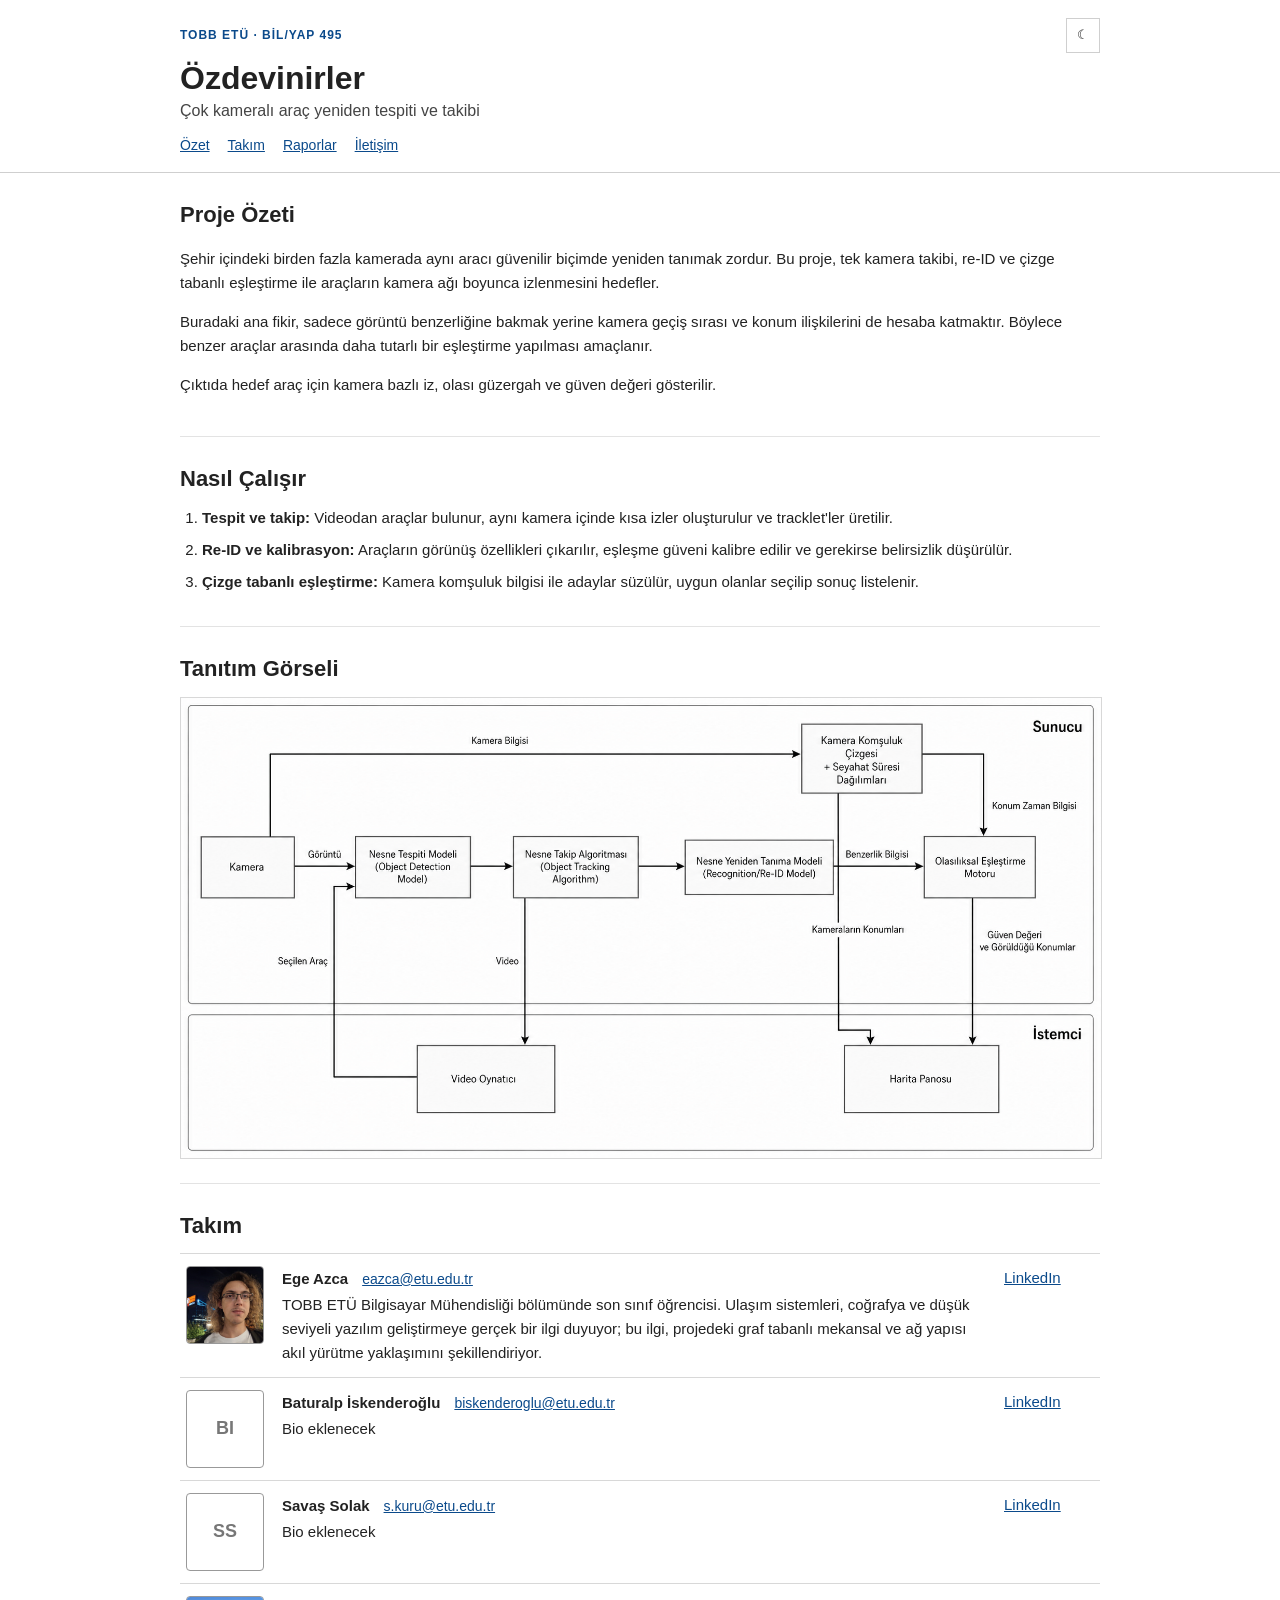
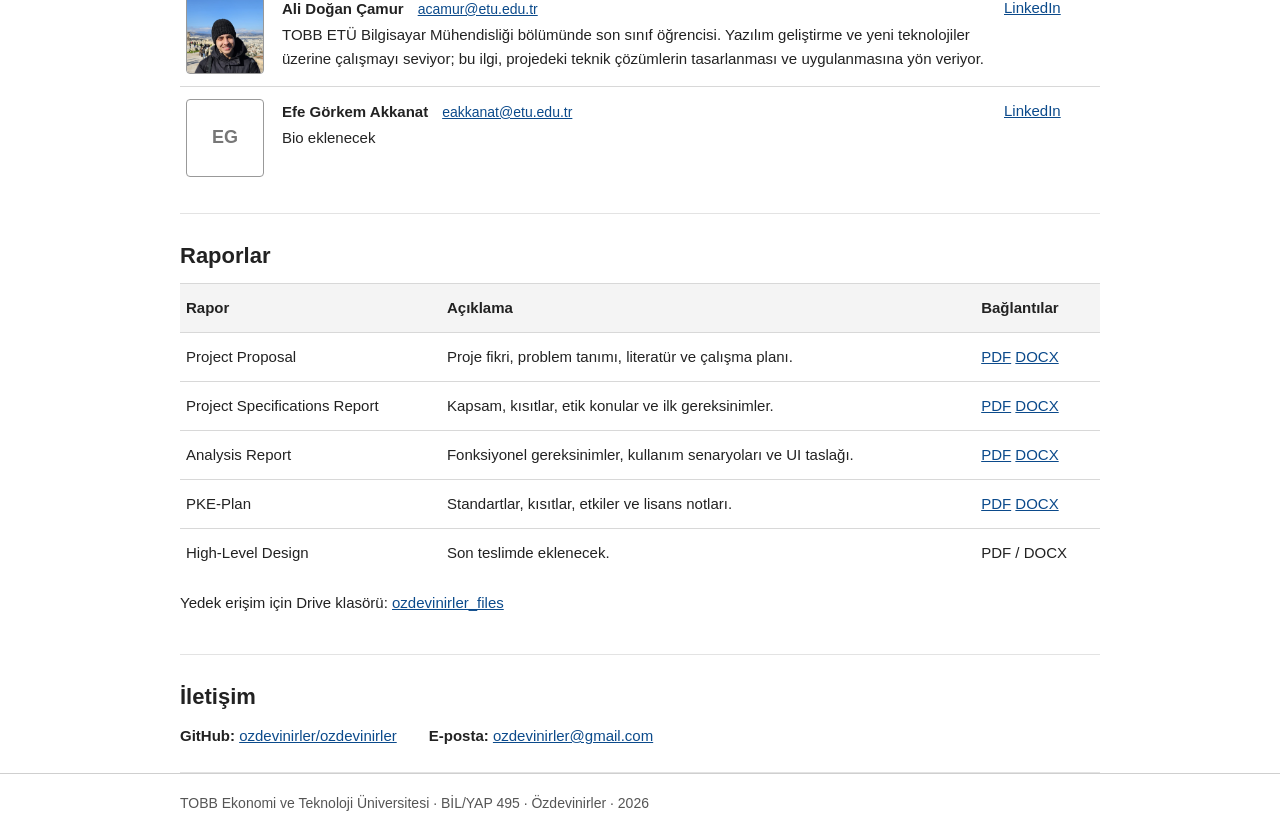
==== index.html @ a4c0313c "Add responsive architecture diagram visuals Replaced the introduction placeholder with an actual arc" ====
<!doctype html>
<html lang="tr">
<head>
  <meta charset="utf-8">
  <meta name="viewport" content="width=device-width, initial-scale=1">
  <meta name="description" content="Özdevinirler proje web sitesi. Çok kameralı araç yeniden tespiti ve takibi projesi için raporlar, takım bilgileri ve proje özeti.">
  <title>Özdevinirler | Proje Web Sitesi</title>
  <script>
    (function () {
      try {
        if (localStorage.getItem('theme') === 'dark') {
          document.documentElement.dataset.theme = 'dark';
        }
      } catch (error) {
      }
    }());
  </script>
  <link rel="stylesheet" href="styles.css">
</head>
<body>
  <div class="page">
    <header class="header">
      <div class="container">
        <div class="header-top">
          <div class="topline">TOBB ETÜ · BİL/YAP 495</div>
          <button class="theme-toggle" type="button" aria-pressed="false" aria-label="Tema değiştir" title="Tema değiştir">
            <span class="theme-icon" aria-hidden="true">☾</span>
          </button>
        </div>
        <h1>Özdevinirler</h1>
        <p class="subtitle">Çok kameralı araç yeniden tespiti ve takibi</p>
        <nav class="nav">
          <a href="#ozet">Özet</a>
          <a href="#takim">Takım</a>
          <a href="#raporlar">Raporlar</a>
          <a href="#iletisim">İletişim</a>
        </nav>
      </div>
    </header>

    <main class="container">
      <section id="ozet" class="section">
        <h2>Proje Özeti</h2>
        <p>
          Şehir içindeki birden fazla kamerada aynı aracı güvenilir biçimde yeniden tanımak zordur.
          Bu proje, tek kamera takibi, re-ID ve çizge tabanlı eşleştirme ile araçların kamera ağı boyunca izlenmesini hedefler.
        </p>
        <p>
          Buradaki ana fikir, sadece görüntü benzerliğine bakmak yerine kamera geçiş sırası ve konum ilişkilerini de hesaba katmaktır.
          Böylece benzer araçlar arasında daha tutarlı bir eşleştirme yapılması amaçlanır.
        </p>
        <p>
          Çıktıda hedef araç için kamera bazlı iz, olası güzergah ve güven değeri gösterilir.
        </p>
      </section>

      <section class="section">
        <h2>Nasıl Çalışır</h2>
        <ol class="plain-list">
          <li><strong>Tespit ve takip:</strong> Videodan araçlar bulunur, aynı kamera içinde kısa izler oluşturulur ve tracklet'ler üretilir.</li>
          <li><strong>Re-ID ve kalibrasyon:</strong> Araçların görünüş özellikleri çıkarılır, eşleşme güveni kalibre edilir ve gerekirse belirsizlik düşürülür.</li>
          <li><strong>Çizge tabanlı eşleştirme:</strong> Kamera komşuluk bilgisi ile adaylar süzülür, uygun olanlar seçilip sonuç listelenir.</li>
        </ol>
      </section>

      <section class="section">
        <h2>Tanıtım Görseli</h2>
        <figure class="diagram-figure">
          <picture>
            <source media="(max-width: 720px)" srcset="assets/mimari_dikey.png">
            <img class="diagram-image" src="assets/mimari_yatay.png" alt="Özdevinirler mimari diyagramı">
          </picture>
        </figure>
      </section>

      <section id="takim" class="section">
        <h2>Takım</h2>
        <table class="team-table">
          <tr>
            <td class="photo-cell">
              <img class="photo-box photo-img" src="assets/takim_foto-ege.jpg" alt="Ege Azca">
            </td>
            <td>
              <div class="team-heading">
                <strong>Ege Azca</strong>
                <div class="team-email"><a href="mailto:eazca@etu.edu.tr">eazca@etu.edu.tr</a></div>
              </div>
              <div class="team-role">TOBB ETÜ Bilgisayar Mühendisliği bölümünde son sınıf öğrencisi. Ulaşım sistemleri, coğrafya ve düşük seviyeli yazılım geliştirmeye gerçek bir ilgi duyuyor; bu ilgi, projedeki graf tabanlı mekansal ve ağ yapısı akıl yürütme yaklaşımını şekillendiriyor.</div>
            </td>
            <td class="link-cell"><a href="https://www.linkedin.com/in/ege-azca/" target="_blank" rel="noopener">LinkedIn</a></td>
          </tr>
          <tr>
            <td class="photo-cell">
              <div class="photo-box">BI</div>
            </td>
            <td>
              <div class="team-heading">
                <strong>Baturalp İskenderoğlu</strong>
                <div class="team-email"><a href="mailto:biskenderoglu@etu.edu.tr">biskenderoglu@etu.edu.tr</a></div>
              </div>
              <div class="team-role">Bio eklenecek</div>
            </td>
            <td class="link-cell"><a href="https://www.linkedin.com/in/baturalp-iskenderoğlu-165479334/" target="_blank" rel="noopener">LinkedIn</a></td>
          </tr>
          <tr>
            <td class="photo-cell">
              <div class="photo-box">SS</div>
            </td>
            <td>
              <div class="team-heading">
                <strong>Savaş Solak</strong>
                <div class="team-email"><a href="mailto:s.kuru@etu.edu.tr">s.kuru@etu.edu.tr</a></div>
              </div>
              <div class="team-role">Bio eklenecek</div>
            </td>
            <td class="link-cell"><a href="https://www.linkedin.com/in/savaş-solak-807446346/" target="_blank" rel="noopener">LinkedIn</a></td>
          </tr>
          <tr>
            <td class="photo-cell">
              <img class="photo-box photo-img" src="assets/takim_foto-ali.jpg" alt="Ali Doğan Çamur">
            </td>
            <td>
              <div class="team-heading">
                <strong>Ali Doğan Çamur</strong>
                <div class="team-email"><a href="mailto:acamur@etu.edu.tr">acamur@etu.edu.tr</a></div>
              </div>
              <div class="team-role">TOBB ETÜ Bilgisayar Mühendisliği bölümünde son sınıf öğrencisi. Yazılım geliştirme ve yeni teknolojiler üzerine çalışmayı seviyor; bu ilgi, projedeki teknik çözümlerin tasarlanması ve uygulanmasına yön veriyor.</div>
            </td>
            <td class="link-cell"><a href="https://www.linkedin.com/in/alidogancamur/" target="_blank" rel="noopener">LinkedIn</a></td>
          </tr>
          <tr>
            <td class="photo-cell">
              <div class="photo-box">EG</div>
            </td>
            <td>
              <div class="team-heading">
                <strong>Efe Görkem Akkanat</strong>
                <div class="team-email"><a href="mailto:eakkanat@etu.edu.tr">eakkanat@etu.edu.tr</a></div>
              </div>
              <div class="team-role">Bio eklenecek</div>
            </td>
            <td class="link-cell"><a href="https://www.linkedin.com/in/efe-görkem-akkanat-aa4423350/" target="_blank" rel="noopener">LinkedIn</a></td>
          </tr>
        </table>
      </section>

      <section id="raporlar" class="section">
        <h2>Raporlar</h2>
        <table class="reports-table">
          <tr>
            <th>Rapor</th>
            <th>Açıklama</th>
            <th>Bağlantılar</th>
          </tr>
          <tr>
            <td>Project Proposal</td>
            <td>Proje fikri, problem tanımı, literatür ve çalışma planı.</td>
            <td>
              <a href="https://drive.google.com/file/d/1zShr_RMS7t2MhjwvrOOP67VX1migv6QA/view?usp=sharing" target="_blank" rel="noopener">PDF</a>
              <a href="https://docs.google.com/document/d/1i0bc2t5T-Rvi0eOXx31CcXsJgK9eWavWGCC5WMj48V4/edit?usp=sharing" target="_blank" rel="noopener">DOCX</a>
            </td>
          </tr>
          <tr>
            <td>Project Specifications Report</td>
            <td>Kapsam, kısıtlar, etik konular ve ilk gereksinimler.</td>
            <td>
              <a href="https://drive.google.com/file/d/1J4HVMkMWG1-wKOYuFOzVuN-eq0XoVcF1/view?usp=sharing" target="_blank" rel="noopener">PDF</a>
              <a href="https://docs.google.com/document/d/1mxN2R32SypO2JtduWO65yD8JhlsnPp0c/edit?usp=sharing&ouid=112586822866253860394&rtpof=true&sd=true" target="_blank" rel="noopener">DOCX</a>
            </td>
          </tr>
          <tr>
            <td>Analysis Report</td>
            <td>Fonksiyonel gereksinimler, kullanım senaryoları ve UI taslağı.</td>
            <td>
              <a href="https://drive.google.com/file/d/1iopqMJnZZQMWRs7ED0Xw3KR-2lVh1jUU/view?usp=sharing" target="_blank" rel="noopener">PDF</a>
              <a href="https://docs.google.com/document/d/1CsEZTt_V5MDUU8S7OjH5hrekXSYLr8Ux/edit?usp=sharing&ouid=112586822866253860394&rtpof=true&sd=true" target="_blank" rel="noopener">DOCX</a>
            </td>
          </tr>
          <tr>
            <td>PKE-Plan</td>
            <td>Standartlar, kısıtlar, etkiler ve lisans notları.</td>
            <td>
              <a href="https://drive.google.com/file/d/1uOsLFY_LZCJbOaCl-Ol5tJuey3QqbcAm/view?usp=sharing" target="_blank" rel="noopener">PDF</a>
              <a href="https://docs.google.com/document/d/1IRuHpNWkgio2kApc3a50OL_7vT1jUt_6rlEv0PGjoG4/edit?usp=sharing" target="_blank" rel="noopener">DOCX</a>
            </td>
          </tr>
          <tr>
            <td>High-Level Design</td>
            <td>Son teslimde eklenecek.</td>
            <td>PDF / DOCX</td>
          </tr>
        </table>

        <p class="folder-note">
          Yedek erişim için Drive klasörü:
          <a href="https://drive.google.com/drive/folders/1X82JAXPHmzdjGQt3AwPcJdTsTfMTxWKG?usp=sharing" target="_blank" rel="noopener">ozdevinirler_files</a>
        </p>
      </section>

      <section id="iletisim" class="section">
        <h2>İletişim</h2>
        <div class="contact-row">
          <p><strong>GitHub:</strong> <a href="https://github.com/ozdevinirler/ozdevinirler" target="_blank" rel="noopener">ozdevinirler/ozdevinirler</a></p>
          <p><strong>E-posta:</strong> <a href="mailto:ozdevinirler@gmail.com">ozdevinirler@gmail.com</a></p>
        </div>
      </section>
    </main>

    <footer class="footer">
      <div class="container">
        TOBB Ekonomi ve Teknoloji Üniversitesi · BİL/YAP 495 · Özdevinirler · 2026
      </div>
    </footer>
  </div>
  <script>
    (function () {
      const root = document.documentElement;
      const button = document.querySelector('.theme-toggle');

      if (!button) {
        return;
      }

      const icon = button.querySelector('.theme-icon');
      function applyTheme(theme) {
        if (theme === 'dark') {
          root.dataset.theme = 'dark';
          icon.textContent = '☀';
          button.setAttribute('aria-pressed', 'true');
        } else {
          delete root.dataset.theme;
          icon.textContent = '☾';
          button.setAttribute('aria-pressed', 'false');
        }
      }

      let savedTheme = 'light';
      try {
        savedTheme = localStorage.getItem('theme') === 'dark' ? 'dark' : 'light';
      } catch (error) {
      }

      applyTheme(savedTheme);

      button.addEventListener('click', function () {
        const nextTheme = root.dataset.theme === 'dark' ? 'light' : 'dark';

        try {
          localStorage.setItem('theme', nextTheme);
        } catch (error) {
        }

        applyTheme(nextTheme);
      });
    }());
  </script>
</body>
</html>
---- styles.css ----
:root {
  --page-bg: #ffffff;
  --page-text: #222222;
  --link-color: #0b4a8b;
  --border-light: #d8d8d8;
  --border-med: #cfcfcf;
  --border-dark: #999999;
  --section-border: #e3e3e3;
  --muted: #555555;
  --subtitle: #444444;
  --table-head-bg: #f4f4f4;
  --placeholder-bg: #fafafa;
  --placeholder-text: #555555;
  --photo-text: #777777;
  --button-bg: #ffffff;
  --button-text: #222222;
}

html[data-theme='dark'] {
  --page-bg: #111418;
  --page-text: #e7e7e7;
  --link-color: #7fb1ff;
  --border-light: #3b4048;
  --border-med: #4a5059;
  --border-dark: #6a707a;
  --section-border: #2e333b;
  --muted: #b1b7c0;
  --subtitle: #b9c0c8;
  --table-head-bg: #1a1f26;
  --placeholder-bg: #181d24;
  --placeholder-text: #b7bec7;
  --photo-text: #a8aeb6;
  --button-bg: #1b2027;
  --button-text: #e7e7e7;
}

body {
  margin: 0;
  background: var(--page-bg);
  color: var(--page-text);
  font-family: Arial, Helvetica, sans-serif;
  font-size: 15px;
  line-height: 1.6;
}

a {
  color: var(--link-color);
}

a:hover {
  text-decoration: underline;
}

.container {
  width: 920px;
  margin: 0 auto;
}

.header {
  border-bottom: 1px solid var(--border-med);
  padding: 18px 0 16px;
}

.header-top {
  display: flex;
  align-items: center;
  justify-content: space-between;
  gap: 16px;
}

.topline {
  font-size: 12px;
  font-weight: bold;
  letter-spacing: 1px;
  color: var(--link-color);
  text-transform: uppercase;
}

h1 {
  margin: 8px 0 2px;
  font-size: 32px;
  line-height: 1.1;
}

.subtitle {
  margin: 0 0 10px;
  font-size: 16px;
  color: var(--subtitle);
}

.nav {
  display: flex;
  gap: 18px;
  flex-wrap: wrap;
  font-size: 14px;
}

.theme-toggle {
  display: inline-flex;
  align-items: center;
  gap: 0;
  padding: 6px 10px;
  border: 1px solid var(--border-med);
  background: var(--button-bg);
  color: var(--button-text);
  font: inherit;
  font-size: 13px;
  cursor: pointer;
}

.theme-toggle:hover {
  text-decoration: none;
}

.section {
  padding: 24px 0;
  border-bottom: 1px solid var(--section-border);
}

.section h2 {
  margin: 0 0 10px;
  font-size: 22px;
}

.plain-list {
  margin: 0;
  padding-left: 22px;
}

.plain-list li {
  margin-bottom: 8px;
}

.placeholder {
  border: 1px solid var(--border-light);
  background: var(--placeholder-bg);
  padding: 36px 24px;
}

.placeholder-title {
  font-weight: bold;
  margin-bottom: 8px;
}

.placeholder-text {
  color: var(--muted);
  max-width: 700px;
}

.diagram-figure {
  margin: 0;
}

.diagram-image {
  display: block;
  width: 100%;
  height: auto;
  border: 1px solid var(--border-light);
  background: #ffffff;
}

.team-table,
.reports-table {
  width: 100%;
  border-collapse: collapse;
}

.team-table td,
.reports-table th,
.reports-table td {
  border-top: 1px solid var(--border-light);
  padding: 12px 6px;
  vertical-align: top;
  text-align: left;
}

.reports-table th {
  background: var(--table-head-bg);
  font-weight: bold;
}

.photo-cell {
  width: 84px;
  vertical-align: middle;
  padding-right: 0;
}

.photo-box {
  width: 76px;
  height: 76px;
  border: 1px solid var(--border-dark);
  border-radius: 4px;
  display: flex;
  align-items: center;
  justify-content: center;
  color: var(--photo-text);
  font-size: 18px;
  font-weight: bold;
  background: var(--page-bg);
}

.photo-img {
  object-fit: cover;
  object-position: center top;
}

.link-cell {
  width: 90px;
  white-space: nowrap;
  padding-left: 0;
}

.team-role {
  margin-top: 2px;
}

.team-email {
  margin-top: 2px;
  font-size: 14px;
}

.team-heading {
  display: flex;
  align-items: baseline;
  gap: 14px;
  flex-wrap: wrap;
}

.team-heading strong {
  white-space: nowrap;
}

.advisor,
.folder-note {
  margin-top: 14px;
}

.contact-row {
  display: flex;
  gap: 32px;
  flex-wrap: wrap;
}

.contact-row p {
  margin: 0;
}

.footer {
  border-top: 1px solid var(--border-med);
  padding: 18px 0 24px;
  color: var(--muted);
  font-size: 14px;
}

@media (max-width: 980px) {
  .container {
    width: calc(100% - 32px);
  }
}

@media (max-width: 720px) {
  body {
    font-size: 14px;
  }

  h1 {
    font-size: 28px;
  }

  .nav {
    gap: 12px;
  }

  .header-top {
    align-items: center;
  }

  .team-table,
  .reports-table,
  .team-table tbody,
  .reports-table tbody {
    display: block;
    width: 100%;
  }

  .team-table tr {
    display: flex;
    align-items: flex-start;
    gap: 10px;
    position: relative;
    width: 100%;
    padding-right: 88px;
    padding: 14px 0;
    border-top: 1px solid var(--border-light);
  }

  .team-table tr:first-child {
    border-top: 1px solid var(--border-light);
  }

  .team-table td {
    display: block;
    width: auto;
    padding: 0;
    border: 0;
    min-width: 0;
  }

  .team-table .photo-cell {
    width: 72px;
    flex: 0 0 72px;
    padding-top: 2px;
  }

  .team-table .photo-box {
    width: 72px;
    height: 72px;
    font-size: 15px;
  }

  .team-table td:first-child {
    flex: 0 0 72px;
  }

  .team-table td:nth-child(2) {
    flex: 1 1 auto;
    min-width: 0;
  }

  .team-table .link-cell {
    position: absolute;
    top: 14px;
    right: 0;
    flex: 0 0 auto;
    white-space: nowrap;
    padding-left: 0;
    text-align: right;
    margin-left: 0;
    align-self: auto;
  }

  .team-table td:first-child strong {
    display: block;
    margin-bottom: 0;
    word-break: normal;
    overflow-wrap: normal;
  }

  .team-heading {
    display: block;
  }

  .team-heading strong {
    display: block;
    white-space: normal;
  }

  .team-role {
    margin-top: 0;
    line-height: 1.2;
  }

  .team-email {
    margin-top: 4px;
    margin-bottom: 10px;
    line-height: 1.2;
  }

  .reports-table tr {
    display: block;
    padding: 14px 0;
    border-top: 1px solid var(--border-light);
  }

  .reports-table tr:first-child {
    border-top: 0;
    padding-top: 0;
  }

  .reports-table th {
    display: none;
  }

  .reports-table td {
    display: block;
    width: 100%;
    padding: 0;
    border: 0;
  }

  .reports-table td:nth-child(1) {
    margin-bottom: 6px;
    font-weight: bold;
  }

  .reports-table td:nth-child(2) {
    margin-bottom: 8px;
    color: var(--subtitle);
  }

  .reports-table td:nth-child(3) {
    display: flex;
    gap: 12px;
    flex-wrap: wrap;
  }

  .contact-row {
    display: block;
  }

  .diagram-image {
    border-width: 1px;
  }
}
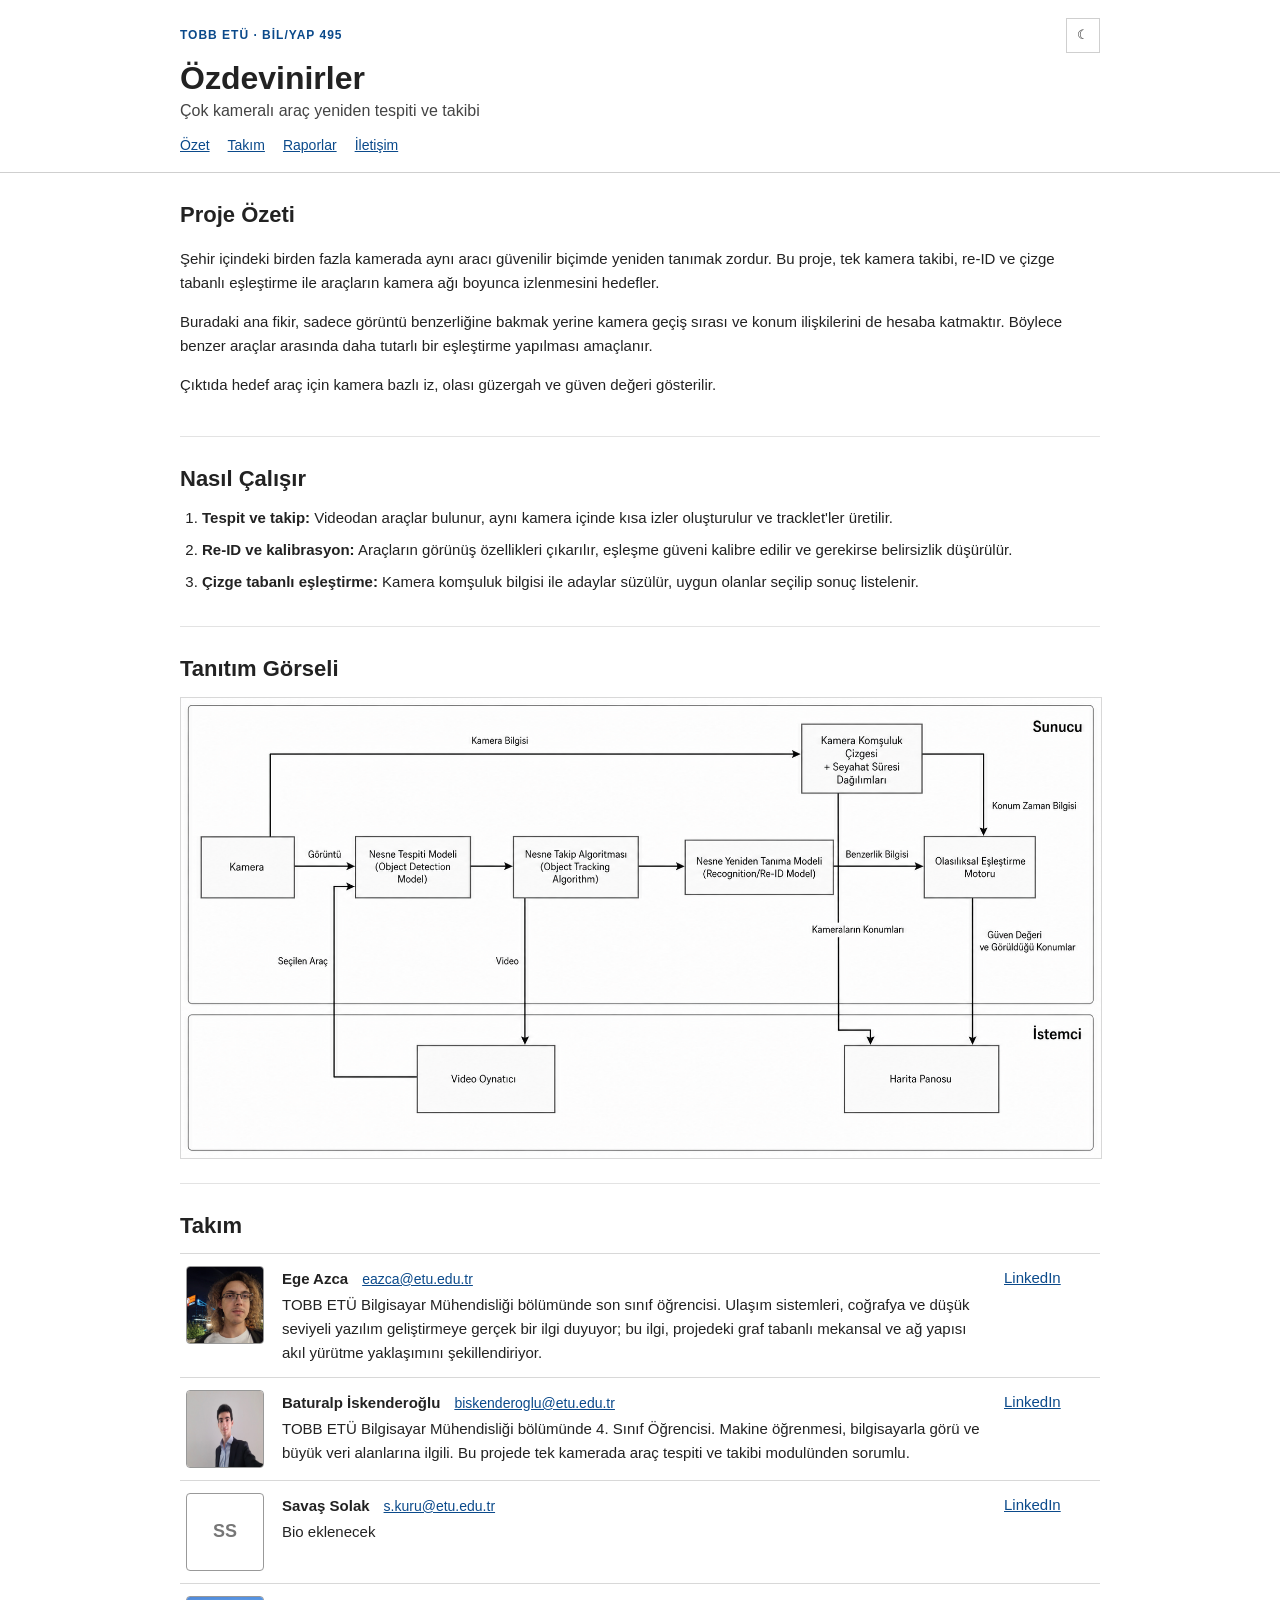
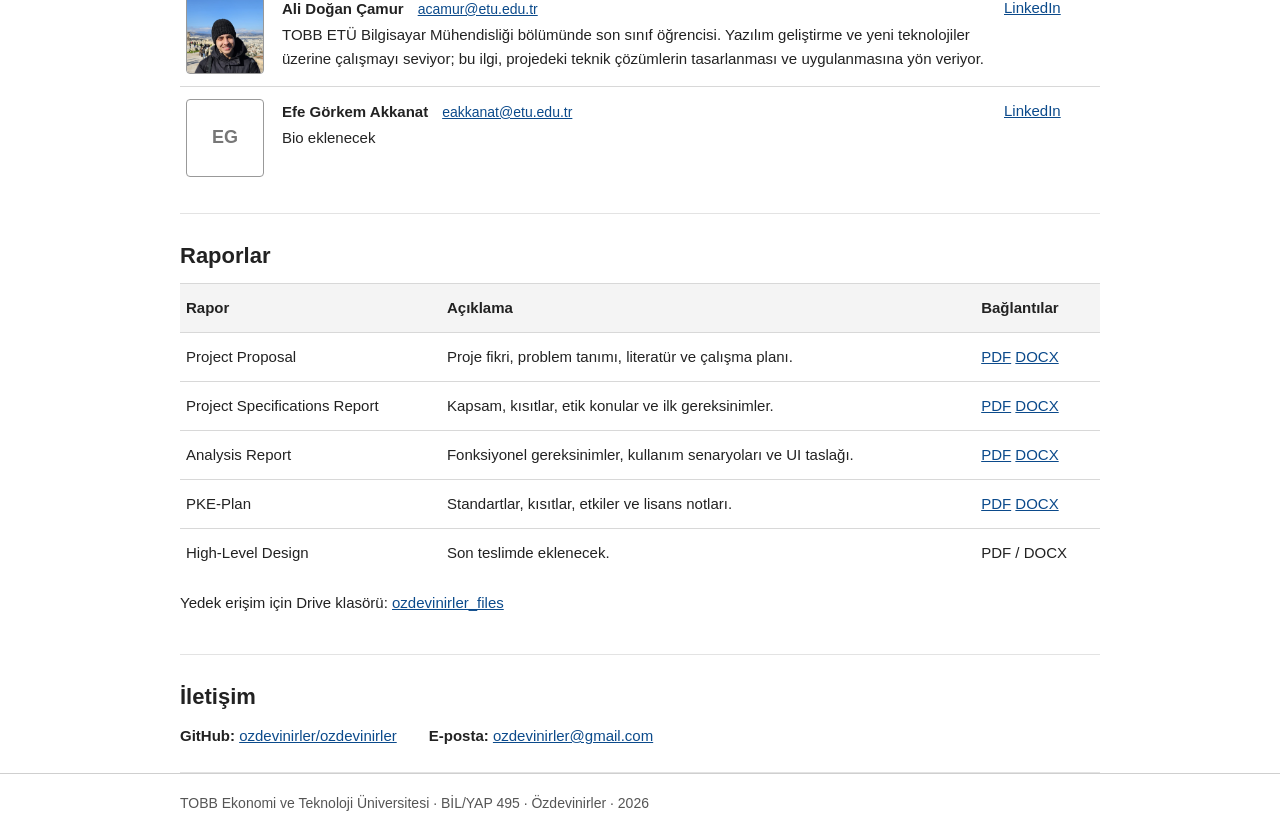
==== commit 9a198319: "Merge branch 'gh-pages' of https://github.com/ozdevinirler/ozdevinirler into gh-pages" ====
--- a/index.html
+++ b/index.html
@@ -91,14 +91,14 @@
           </tr>
           <tr>
             <td class="photo-cell">
-              <div class="photo-box">BI</div>
+              <img class="photo-box photo-img1" src="assets/takim_foto_baturalp.jpeg" alt="Baturalp İskenderoğlu">
             </td>
             <td>
               <div class="team-heading">
                 <strong>Baturalp İskenderoğlu</strong>
                 <div class="team-email"><a href="mailto:biskenderoglu@etu.edu.tr">biskenderoglu@etu.edu.tr</a></div>
               </div>
-              <div class="team-role">Bio eklenecek</div>
+              <div class="team-role">TOBB ETÜ Bilgisayar Mühendisliği bölümünde 4. Sınıf Öğrencisi. Makine öğrenmesi, bilgisayarla görü ve büyük veri alanlarına ilgili. Bu projede tek kamerada araç tespiti ve takibi modulünden sorumlu.</div>
             </td>
             <td class="link-cell"><a href="https://www.linkedin.com/in/baturalp-iskenderoğlu-165479334/" target="_blank" rel="noopener">LinkedIn</a></td>
           </tr>
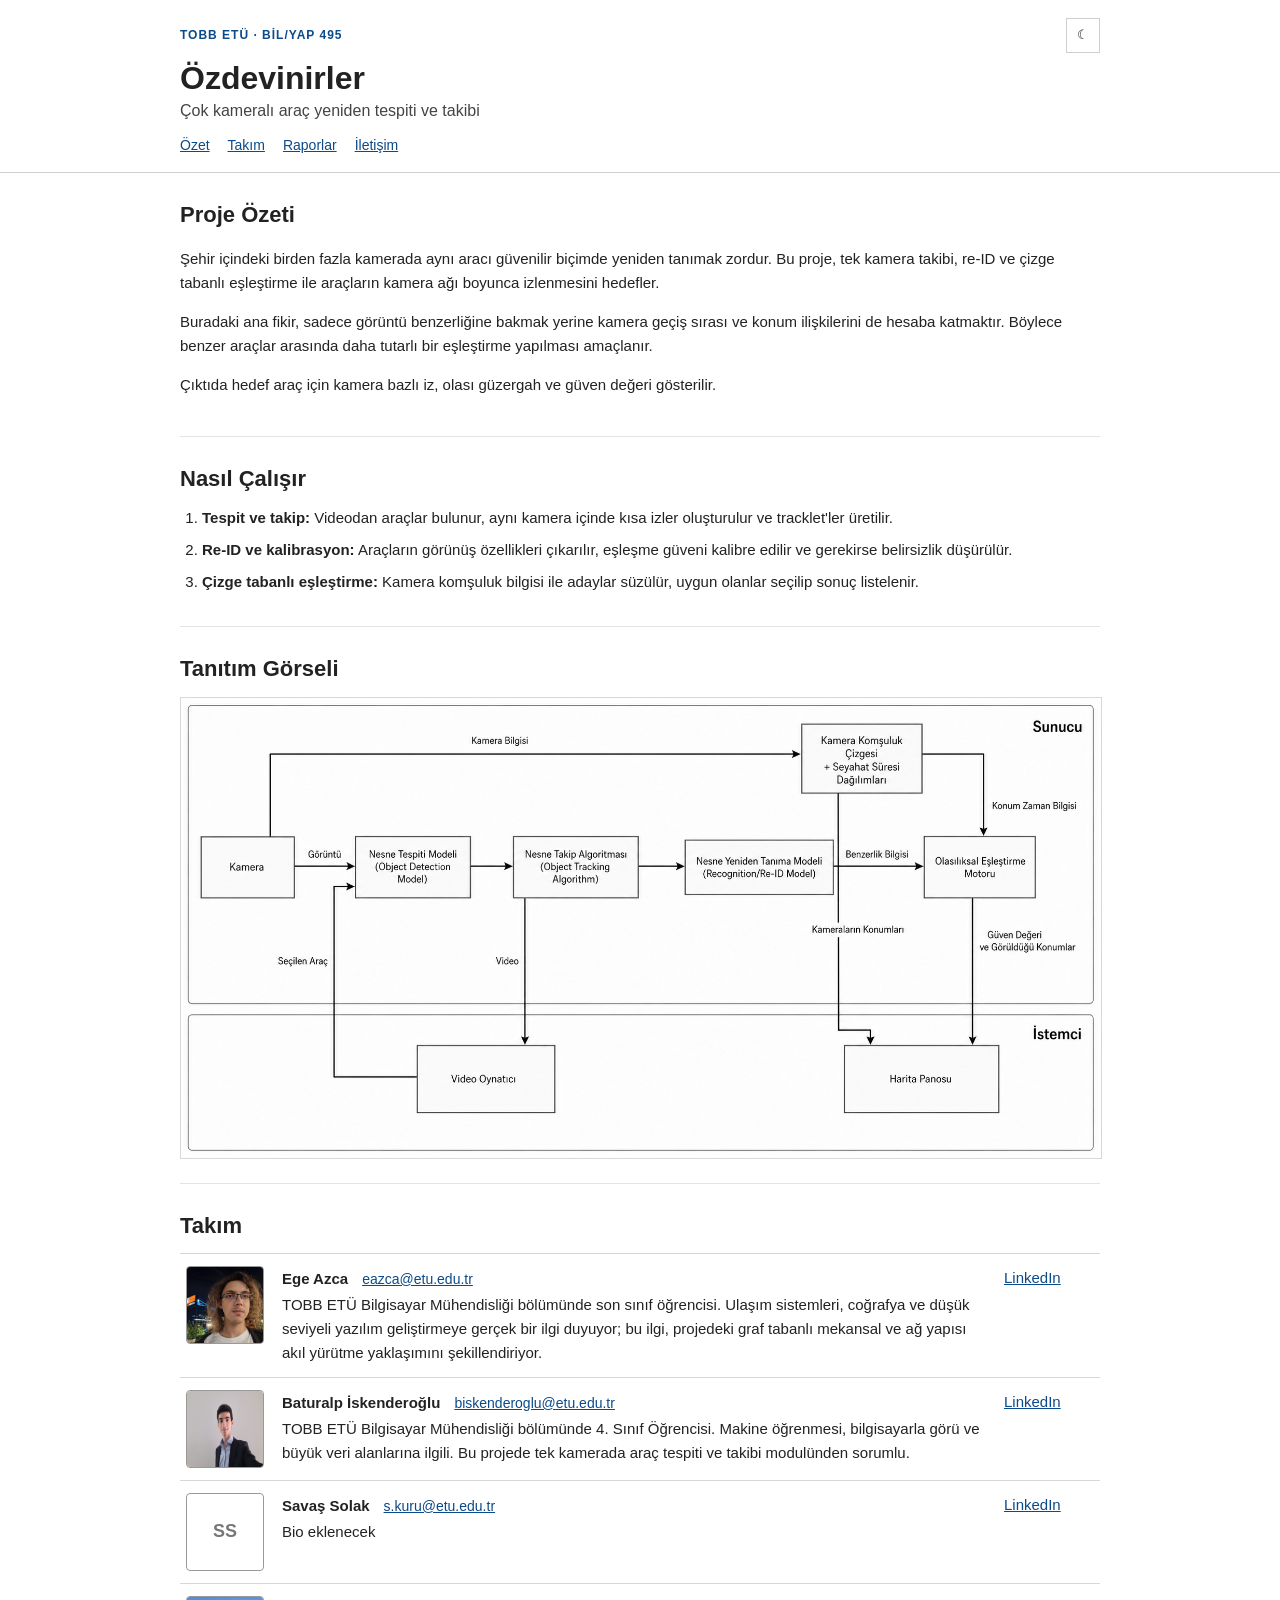
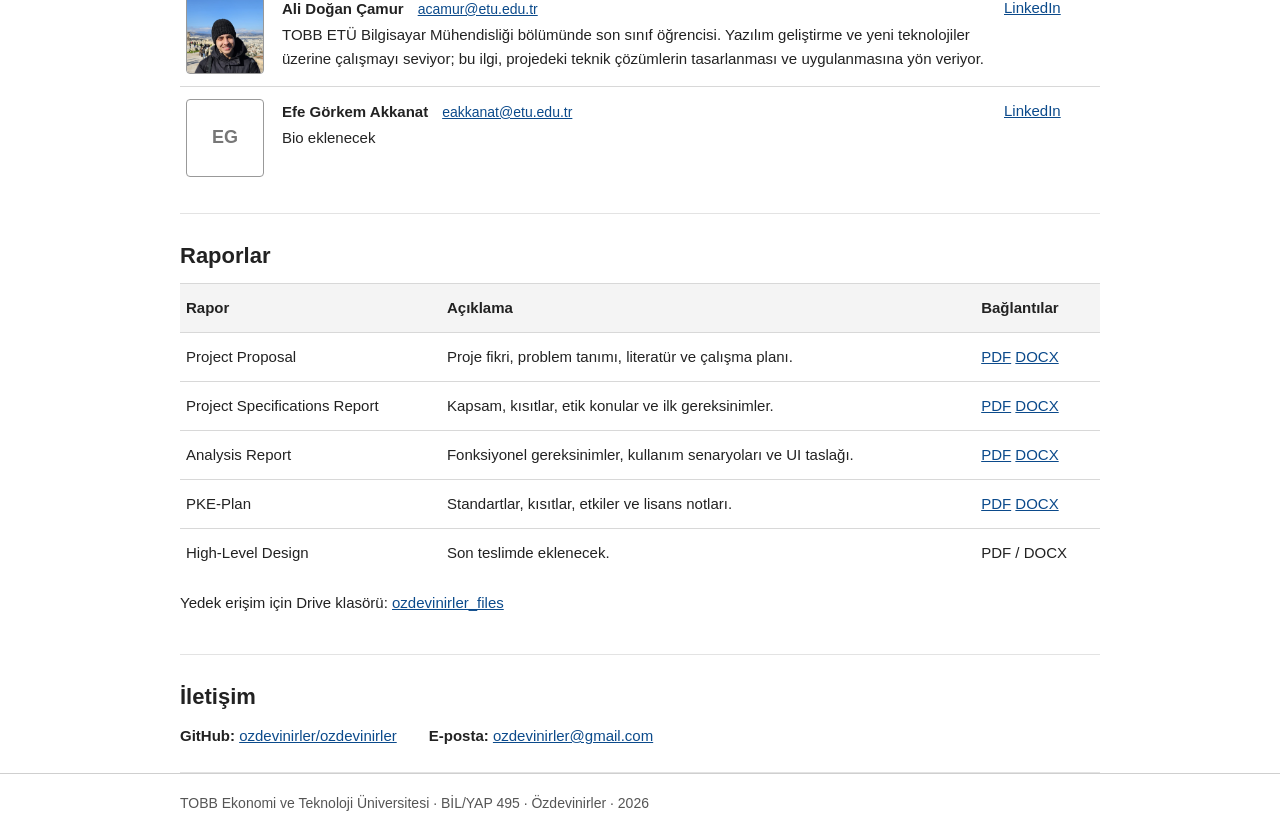
==== commit 22cddeb1: "Switch architecture images from PNG to JPG Replaces the vertical and horizontal architecture diagram" ====
--- a/index.html
+++ b/index.html
@@ -67,8 +67,8 @@
         <h2>Tanıtım Görseli</h2>
         <figure class="diagram-figure">
           <picture>
-            <source media="(max-width: 720px)" srcset="assets/mimari_dikey.png">
-            <img class="diagram-image" src="assets/mimari_yatay.png" alt="Özdevinirler mimari diyagramı">
+            <source media="(max-width: 720px)" srcset="assets/mimari_dikey.jpg">
+            <img class="diagram-image" src="assets/mimari_yatay.jpg" alt="Özdevinirler mimari diyagramı">
           </picture>
         </figure>
       </section>
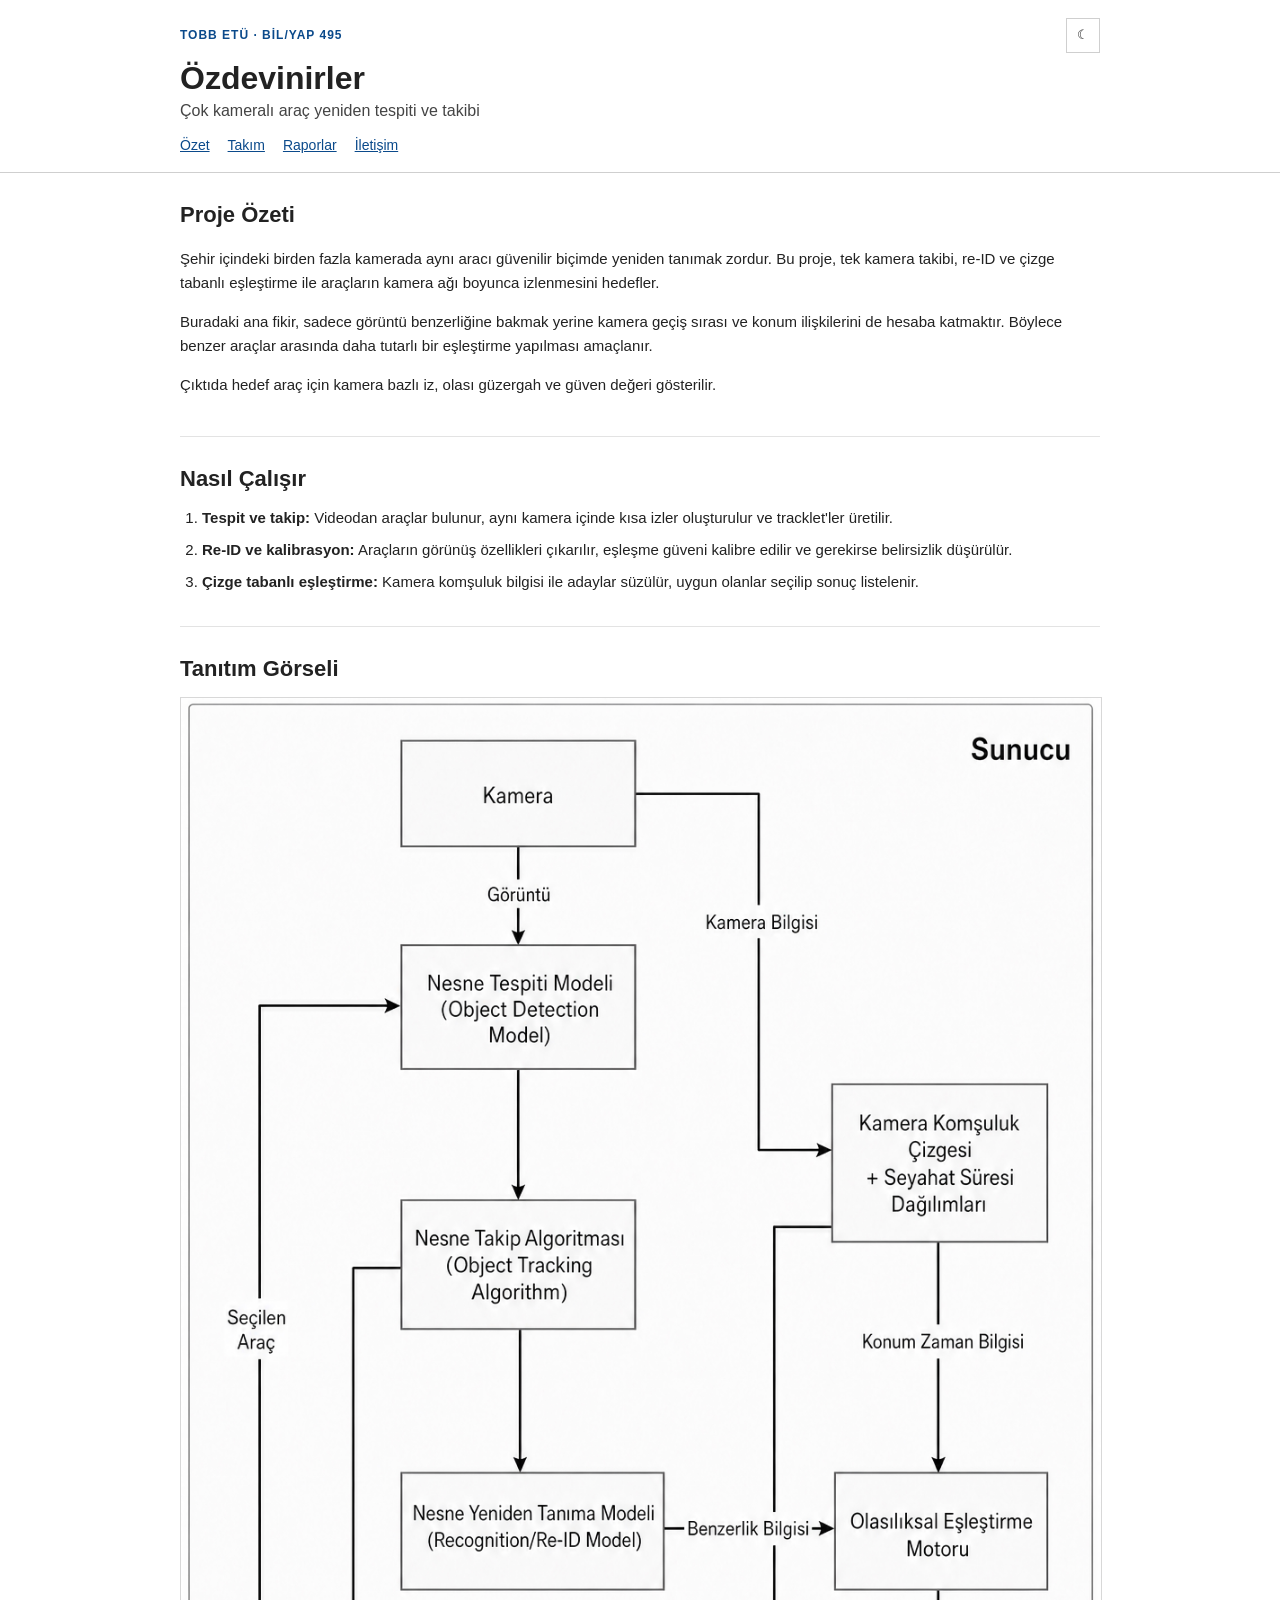
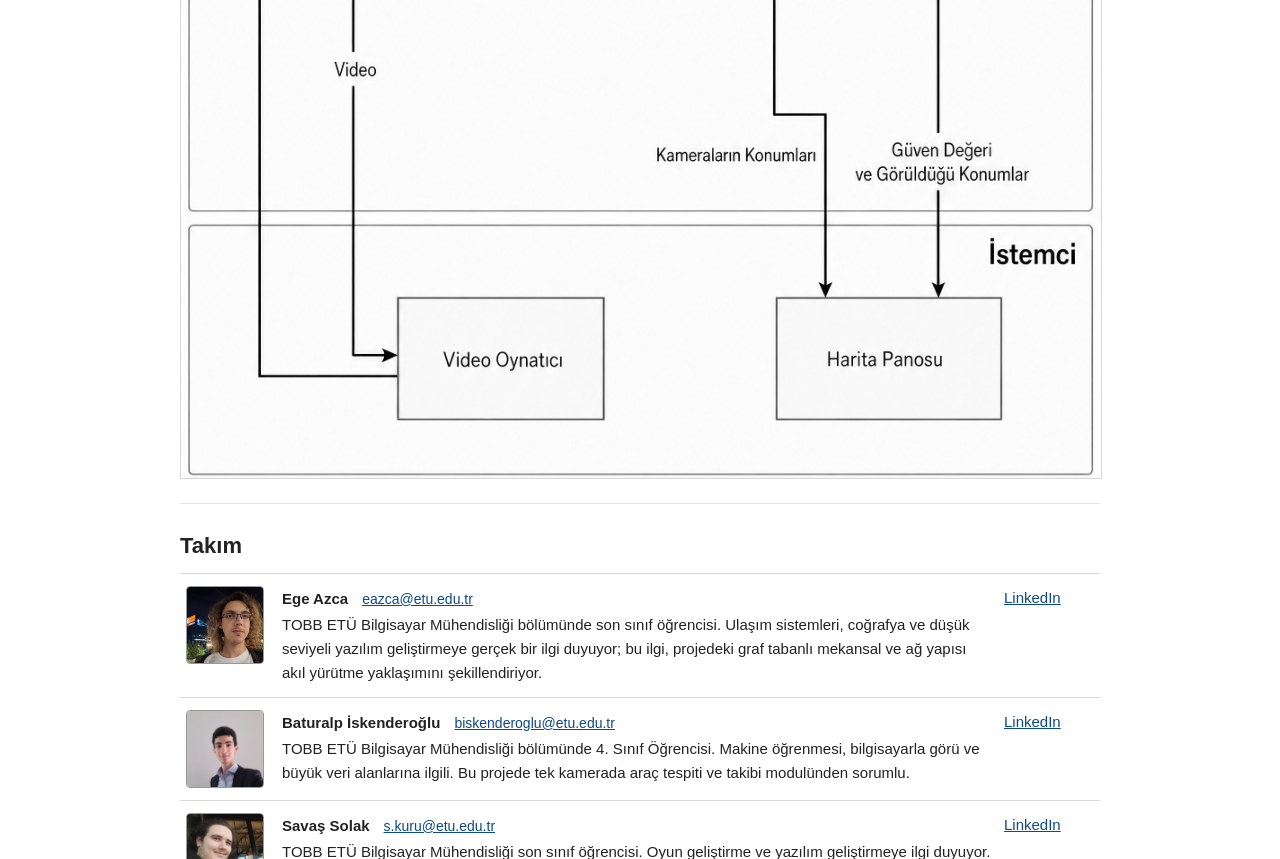
==== commit 49c16604: "Added Savas Solak Profile" ====
--- a/index.html
+++ b/index.html
@@ -104,14 +104,14 @@
           </tr>
           <tr>
             <td class="photo-cell">
-              <div class="photo-box">SS</div>
+              <img class="photo-box photo-img" src="assets/takim_foto-savas.jpg" alt="Savaş Solak">
             </td>
             <td>
               <div class="team-heading">
                 <strong>Savaş Solak</strong>
                 <div class="team-email"><a href="mailto:s.kuru@etu.edu.tr">s.kuru@etu.edu.tr</a></div>
               </div>
-              <div class="team-role">Bio eklenecek</div>
+              <div class="team-role">TOBB ETÜ Bilgisayar Mühendisliği son sınıf öğrencisi. Oyun geliştirme ve yazılım geliştirmeye ilgi duyuyor. Projede yol ağının modellenmesi, kamera konumlarından komşuluk grafının oluşturulması ve kameralar arasındaki ortalama seyahat süreleri ile standart sapmaların hesaplanmasından sorumlu.</div>
             </td>
             <td class="link-cell"><a href="https://www.linkedin.com/in/savaş-solak-807446346/" target="_blank" rel="noopener">LinkedIn</a></td>
           </tr>
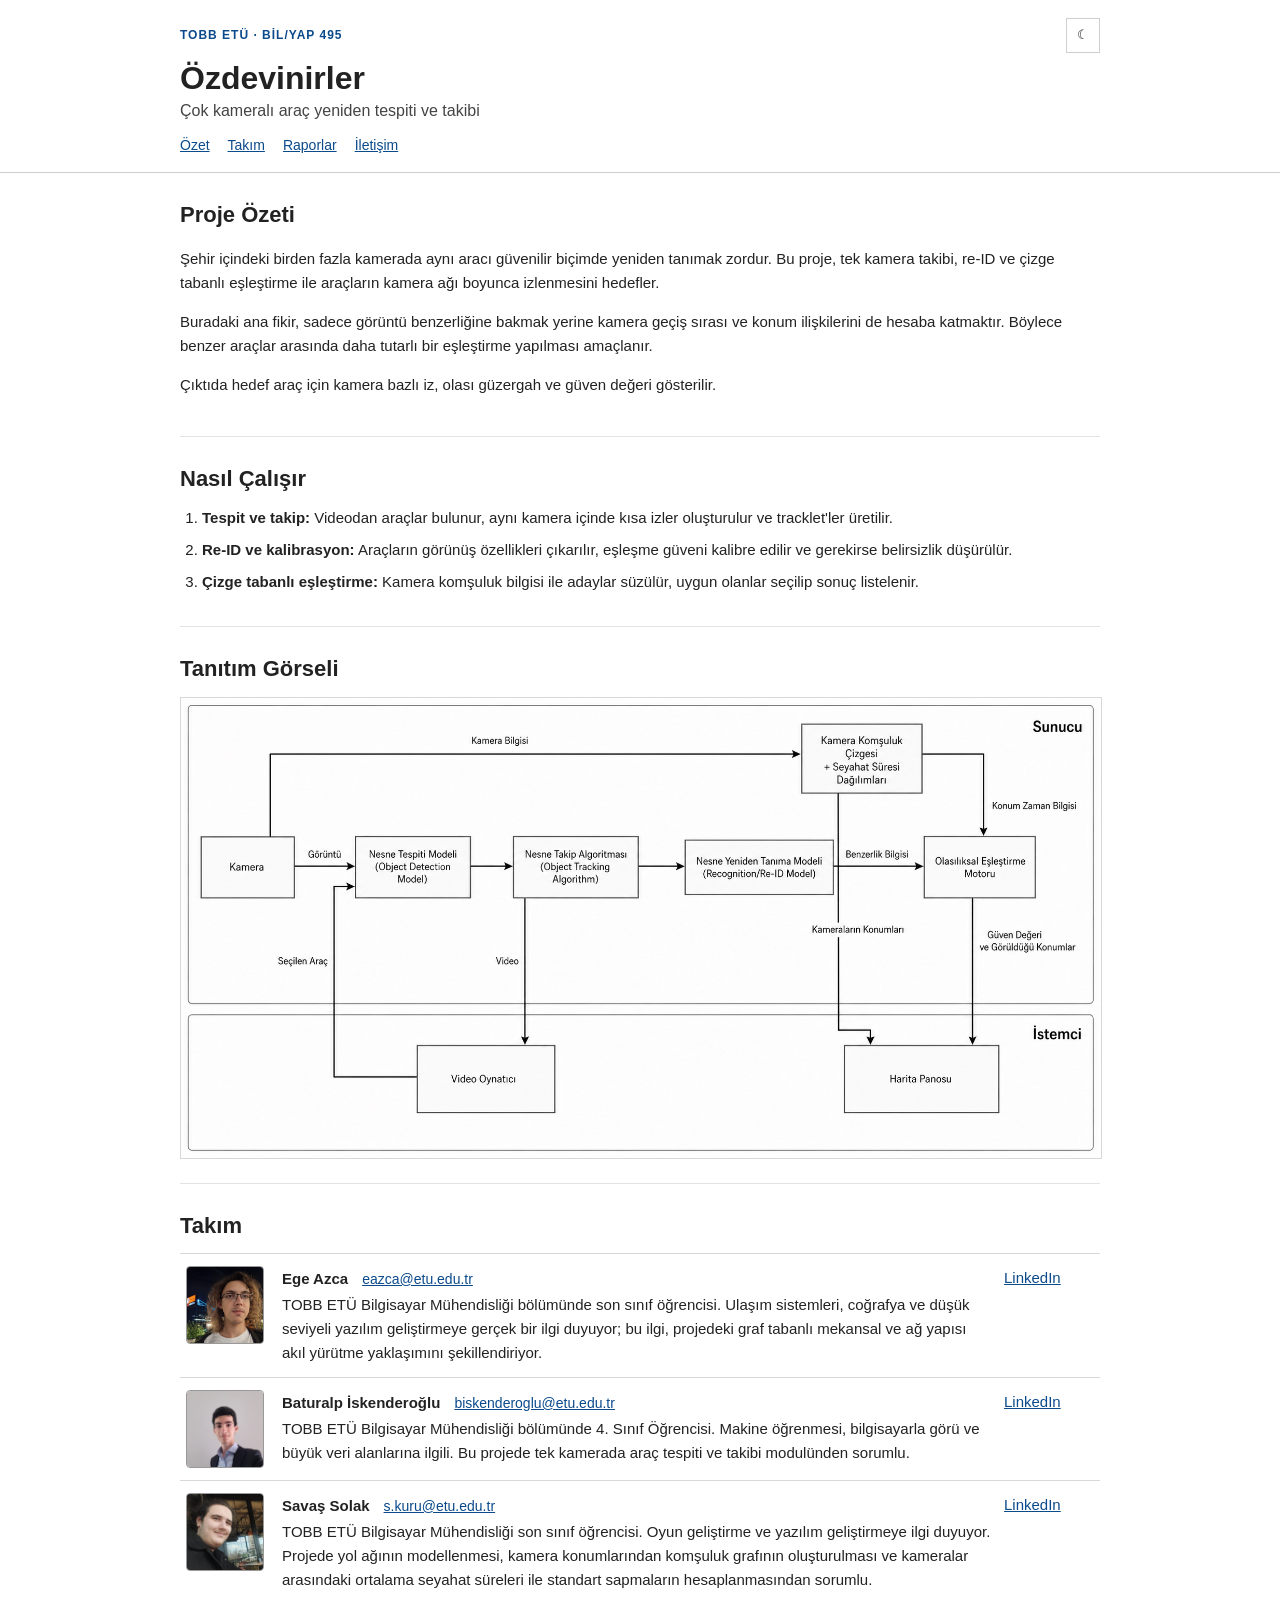
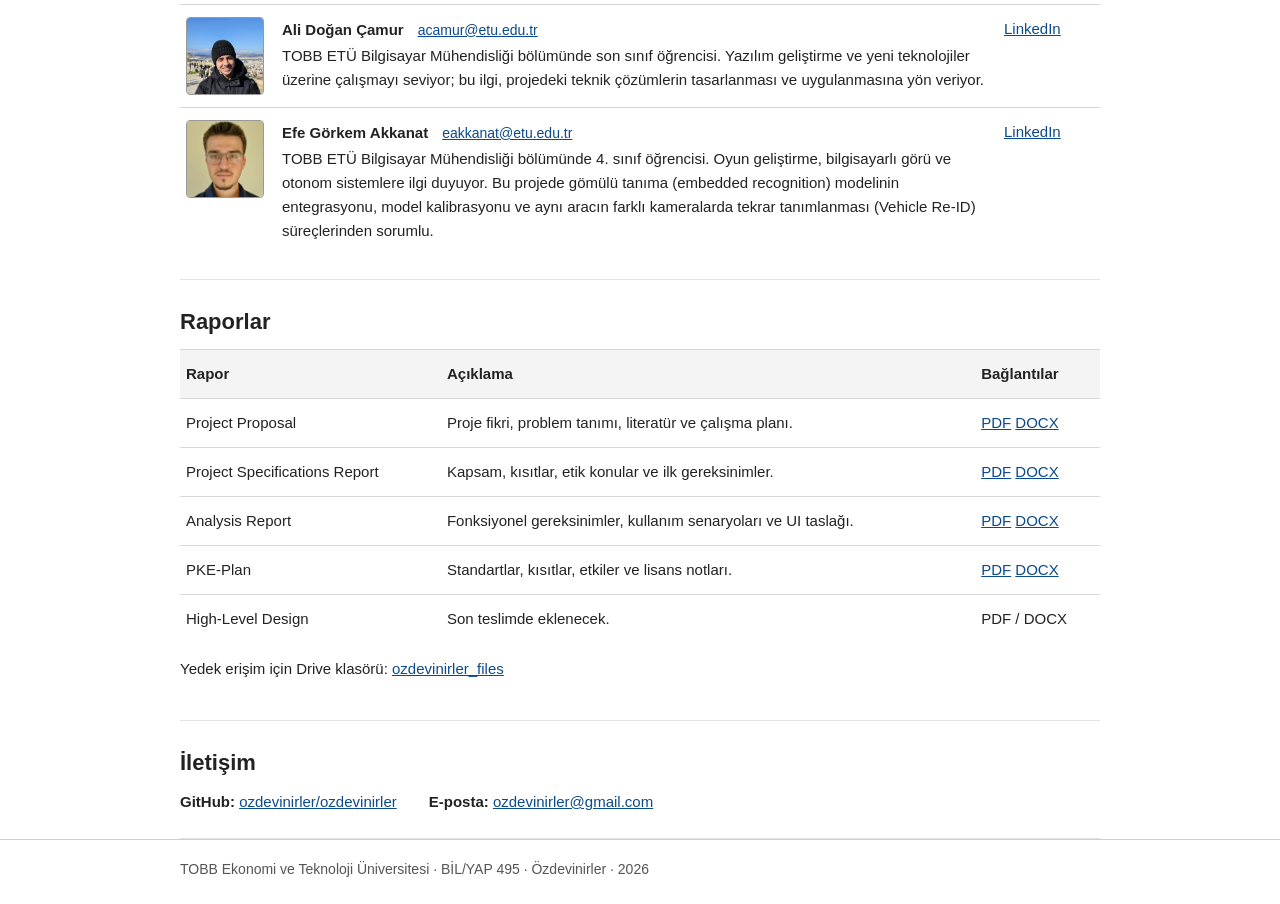
==== commit 4e95fc3e: "efe görkem akkanat bio+foto eklendi" ====
--- a/index.html
+++ b/index.html
@@ -130,14 +130,14 @@
           </tr>
           <tr>
             <td class="photo-cell">
-              <div class="photo-box">EG</div>
+              <img class="photo-box photo-img" src="assets/takim_foto_efe.jpeg" alt="Ege Görkem Akkanat">
             </td>
             <td>
               <div class="team-heading">
                 <strong>Efe Görkem Akkanat</strong>
                 <div class="team-email"><a href="mailto:eakkanat@etu.edu.tr">eakkanat@etu.edu.tr</a></div>
               </div>
-              <div class="team-role">Bio eklenecek</div>
+              <div class="team-role">TOBB ETÜ Bilgisayar Mühendisliği bölümünde 4. sınıf öğrencisi. Oyun geliştirme, bilgisayarlı görü ve otonom sistemlere ilgi duyuyor. Bu projede gömülü tanıma (embedded recognition) modelinin entegrasyonu, model kalibrasyonu ve aynı aracın farklı kameralarda tekrar tanımlanması (Vehicle Re-ID) süreçlerinden sorumlu.</div>
             </td>
             <td class="link-cell"><a href="https://www.linkedin.com/in/efe-görkem-akkanat-aa4423350/" target="_blank" rel="noopener">LinkedIn</a></td>
           </tr>
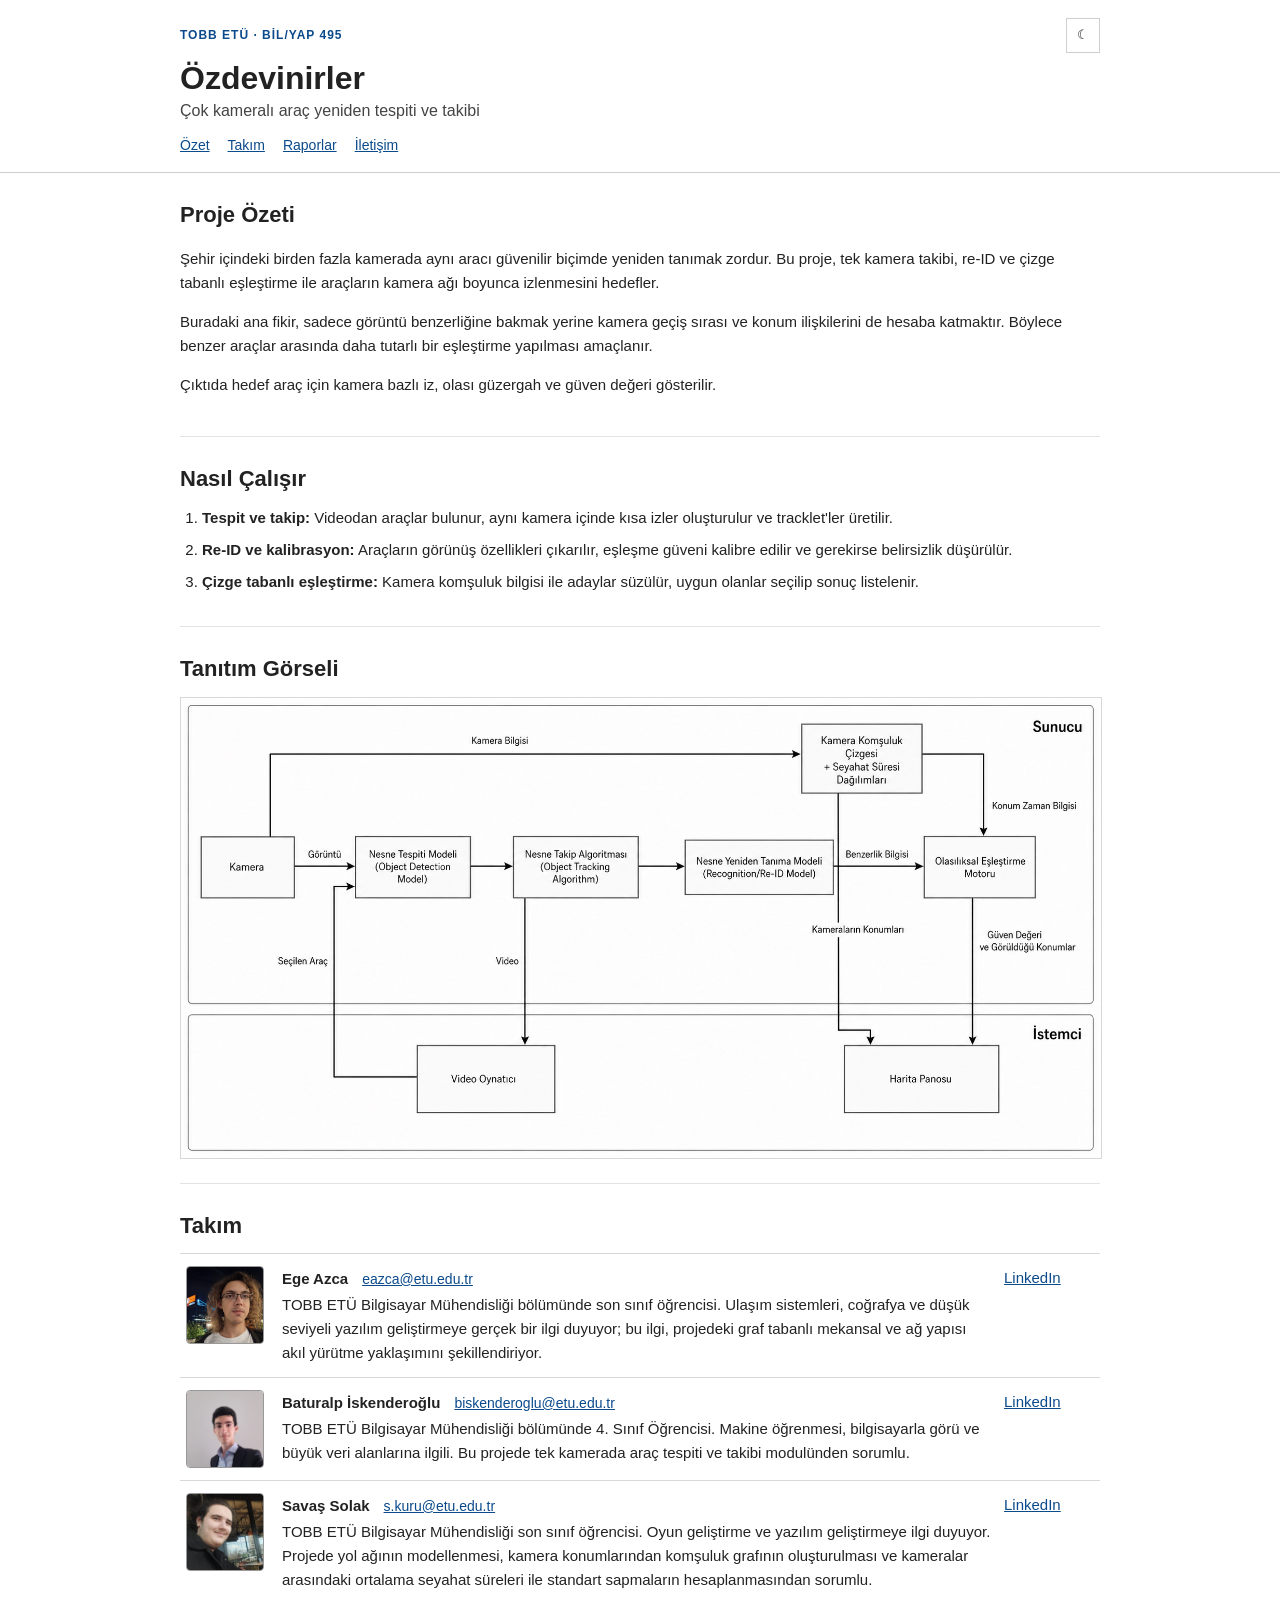
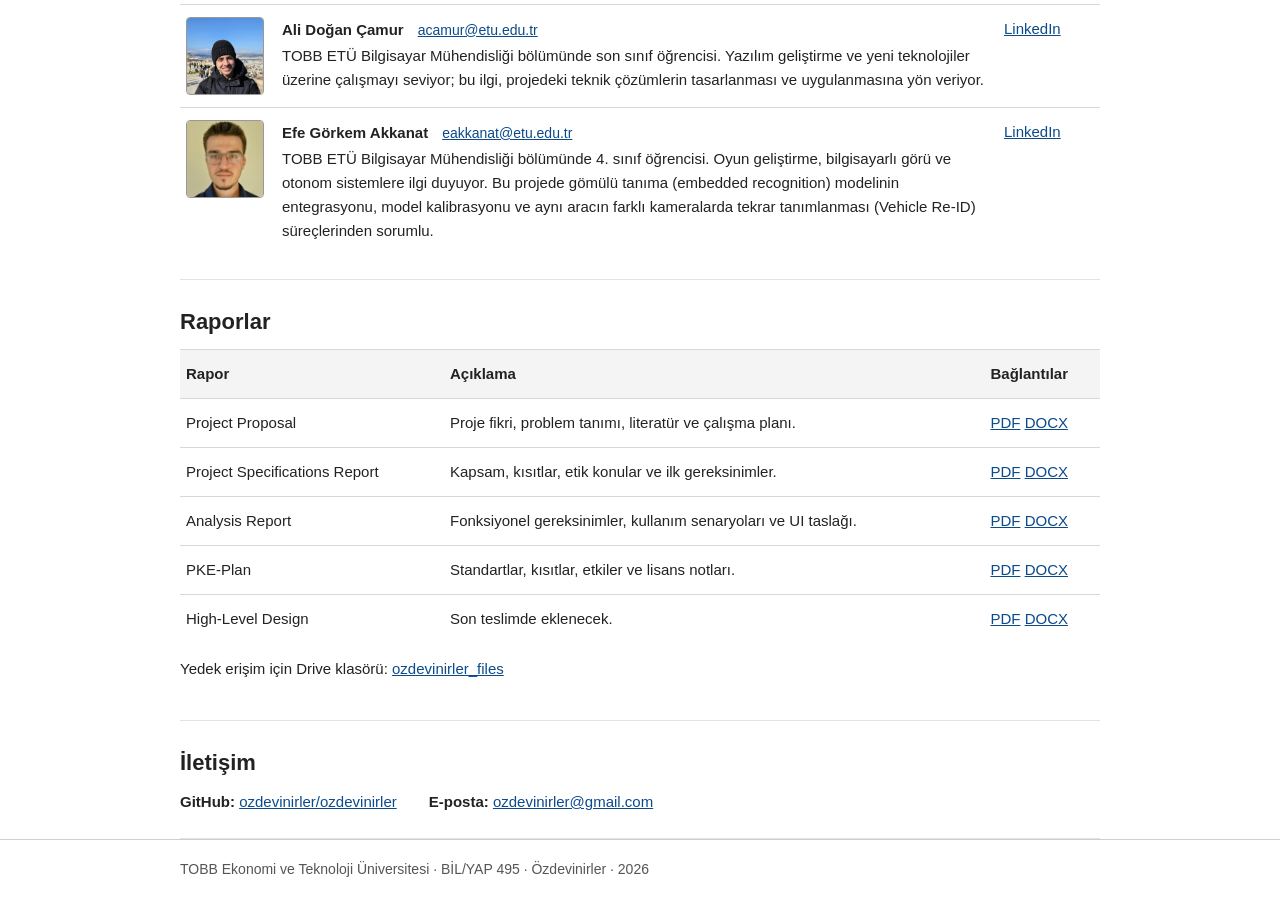
==== commit af733997: "Add High-Level Design document links Update the High-Level Design row in `index.html` by replacing t" ====
--- a/index.html
+++ b/index.html
@@ -187,7 +187,10 @@
           <tr>
             <td>High-Level Design</td>
             <td>Son teslimde eklenecek.</td>
-            <td>PDF / DOCX</td>
+            <td>
+              <a href="https://drive.google.com/file/d/1NPJ9G-dCjiU49ed8heK_iLBwW62T1hEJ/view?usp=sharing" target="_blank" rel="noopener">PDF</a>
+              <a href="https://docs.google.com/document/d/1PJ5XFHzlo-T33tJ1E_B7DmBRhC4gF4ChxHWASgee0aU/edit?usp=sharing" target="_blank" rel="noopener">DOCX</a>
+            </td>
           </tr>
         </table>
 
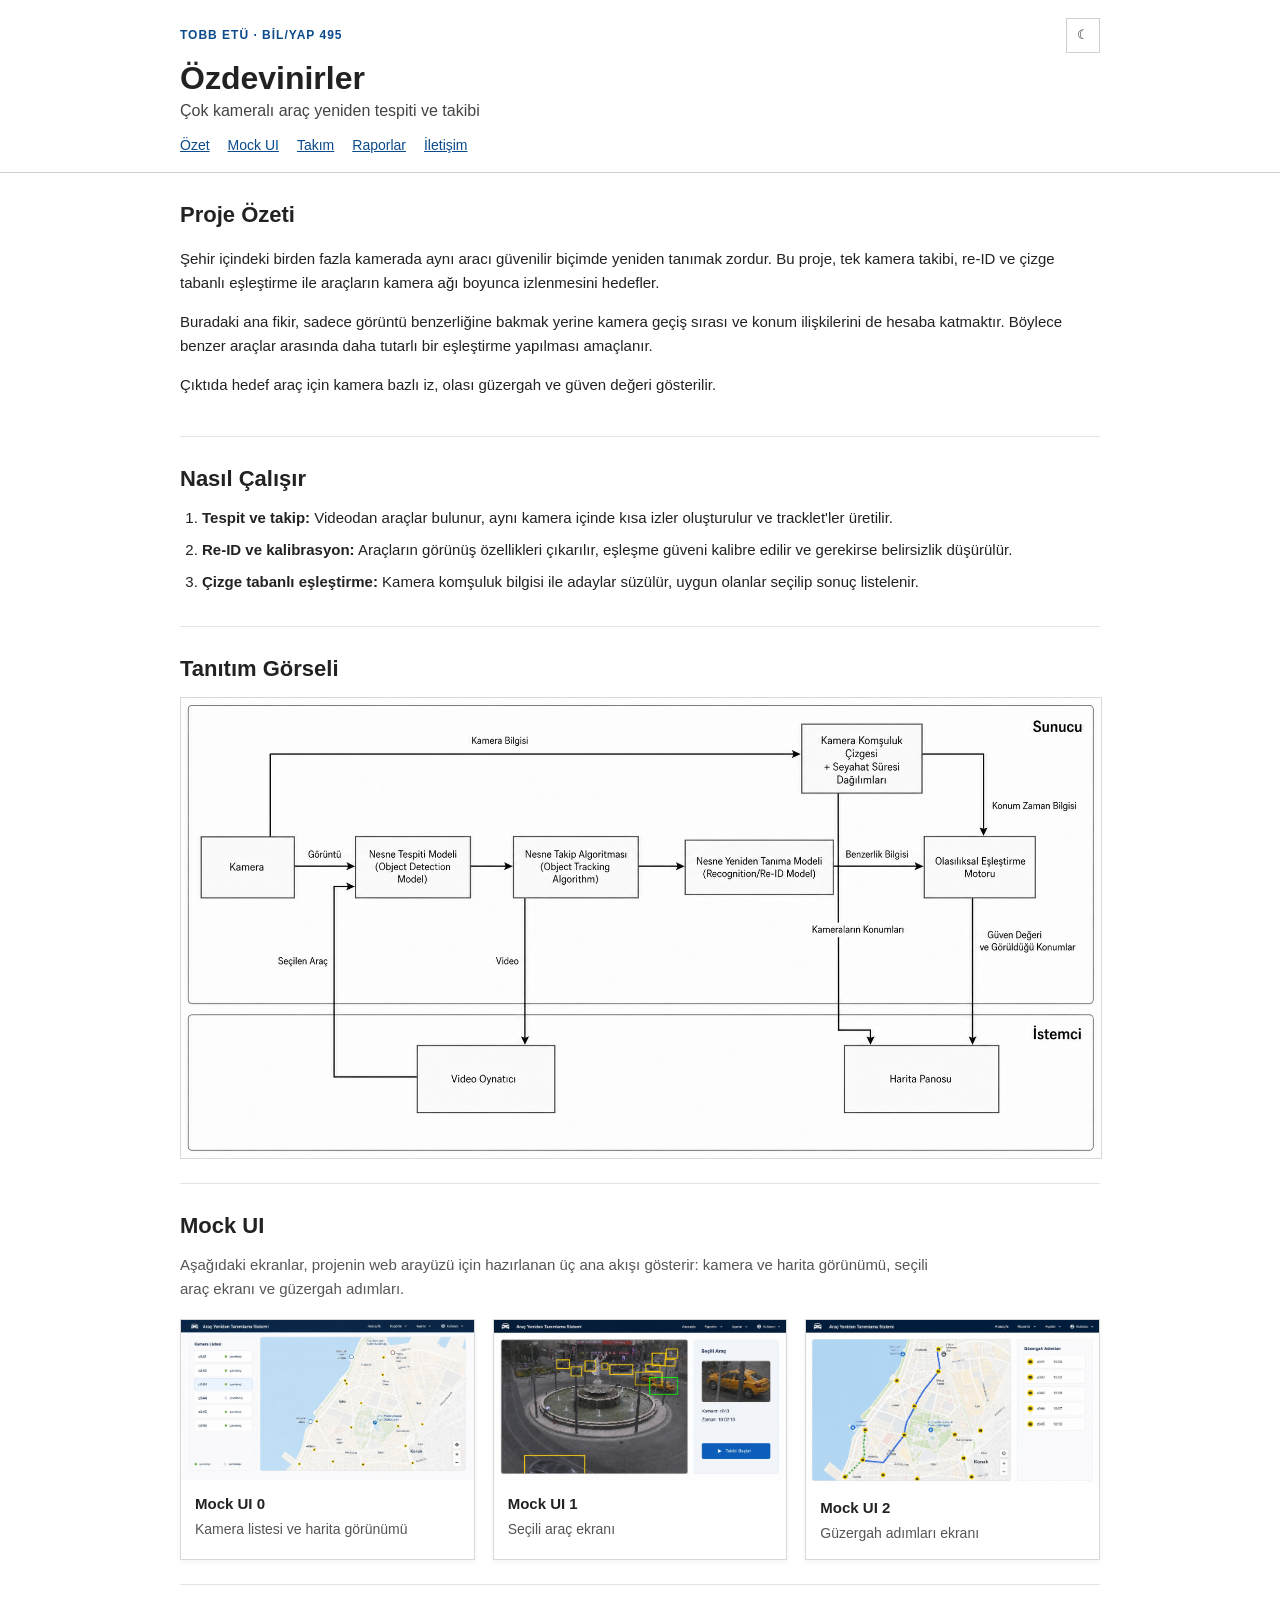
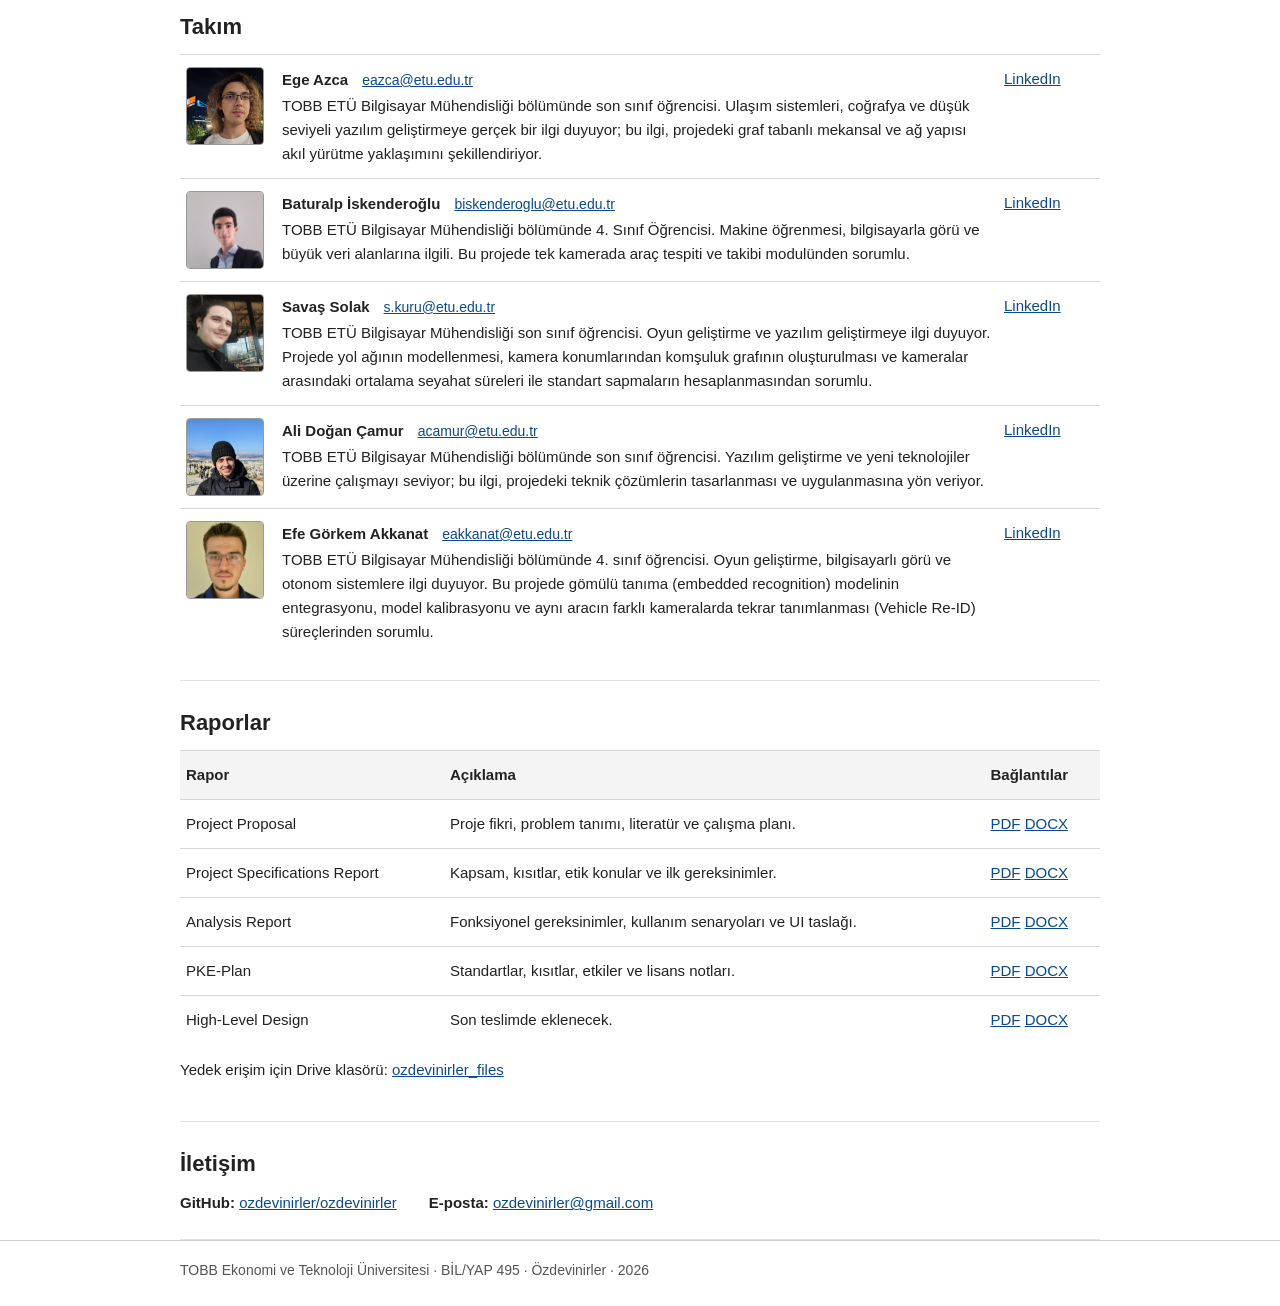
==== commit 227ecbb8: "Add Mock UI section with responsive gallery Adds a new “Mock UI” navigation link and section to show" ====
--- a/index.html
+++ b/index.html
@@ -31,6 +31,7 @@
         <p class="subtitle">Çok kameralı araç yeniden tespiti ve takibi</p>
         <nav class="nav">
           <a href="#ozet">Özet</a>
+          <a href="#mock-ui">Mock UI</a>
           <a href="#takim">Takım</a>
           <a href="#raporlar">Raporlar</a>
           <a href="#iletisim">İletişim</a>
@@ -71,6 +72,36 @@
             <img class="diagram-image" src="assets/mimari_yatay.jpg" alt="Özdevinirler mimari diyagramı">
           </picture>
         </figure>
+      </section>
+
+      <section id="mock-ui" class="section">
+        <h2>Mock UI</h2>
+        <p class="section-intro">
+          Aşağıdaki ekranlar, projenin web arayüzü için hazırlanan üç ana akışı gösterir: kamera ve harita görünümü, seçili araç ekranı ve güzergah adımları.
+        </p>
+        <div class="mockui-grid">
+          <figure class="mockui-card">
+            <img src="assets/mock_ui_0.jpg" alt="Mock UI 0: kamera listesi ve harita görünümü" loading="lazy">
+            <figcaption>
+              <strong>Mock UI 0</strong>
+              <span>Kamera listesi ve harita görünümü</span>
+            </figcaption>
+          </figure>
+          <figure class="mockui-card">
+            <img src="assets/mock_ui_1.jpg" alt="Mock UI 1: seçili araç ekranı" loading="lazy">
+            <figcaption>
+              <strong>Mock UI 1</strong>
+              <span>Seçili araç ekranı</span>
+            </figcaption>
+          </figure>
+          <figure class="mockui-card">
+            <img src="assets/mock_ui_2.jpg" alt="Mock UI 2: güzergah adımları ekranı" loading="lazy">
+            <figcaption>
+              <strong>Mock UI 2</strong>
+              <span>Güzergah adımları ekranı</span>
+            </figcaption>
+          </figure>
+        </div>
       </section>
 
       <section id="takim" class="section">
--- a/styles.css
+++ b/styles.css
@@ -122,6 +122,12 @@
   font-size: 22px;
 }
 
+.section-intro {
+  max-width: 760px;
+  margin: 0 0 18px;
+  color: var(--muted);
+}
+
 .plain-list {
   margin: 0;
   padding-left: 22px;
@@ -157,6 +163,43 @@
   height: auto;
   border: 1px solid var(--border-light);
   background: #ffffff;
+}
+
+.mockui-grid {
+  display: grid;
+  grid-template-columns: repeat(3, minmax(0, 1fr));
+  gap: 18px;
+}
+
+.mockui-card {
+  margin: 0;
+  border: 1px solid var(--border-light);
+  border-radius: 0;
+  overflow: hidden;
+  background: var(--page-bg);
+  box-shadow: 0 2px 6px rgba(16, 24, 40, 0.05);
+}
+
+.mockui-card img {
+  display: block;
+  width: 100%;
+  height: auto;
+}
+
+.mockui-card figcaption {
+  display: flex;
+  flex-direction: column;
+  gap: 2px;
+  padding: 12px 14px 14px;
+}
+
+.mockui-card figcaption strong {
+  font-size: 15px;
+}
+
+.mockui-card figcaption span {
+  color: var(--muted);
+  font-size: 14px;
 }
 
 .team-table,
@@ -255,6 +298,10 @@
 @media (max-width: 980px) {
   .container {
     width: calc(100% - 32px);
+  }
+
+  .mockui-grid {
+    grid-template-columns: 1fr;
   }
 }
 
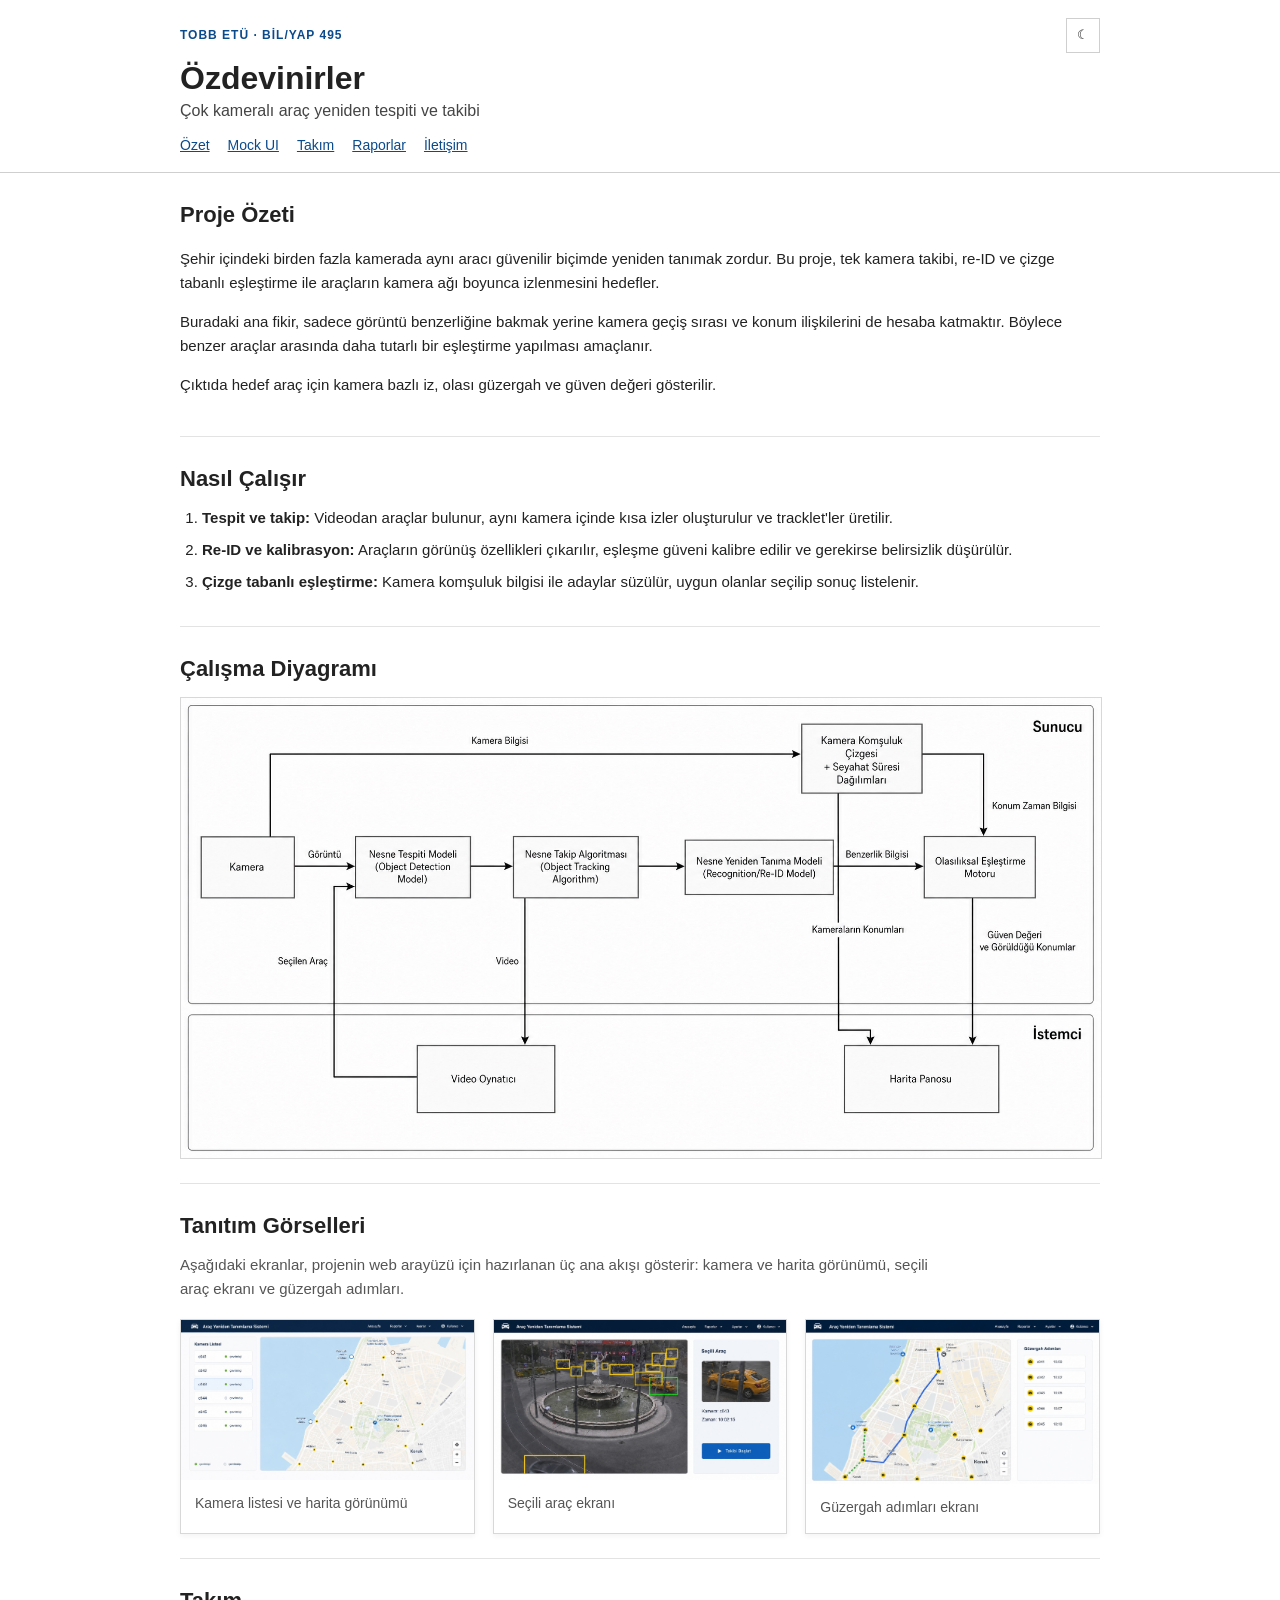
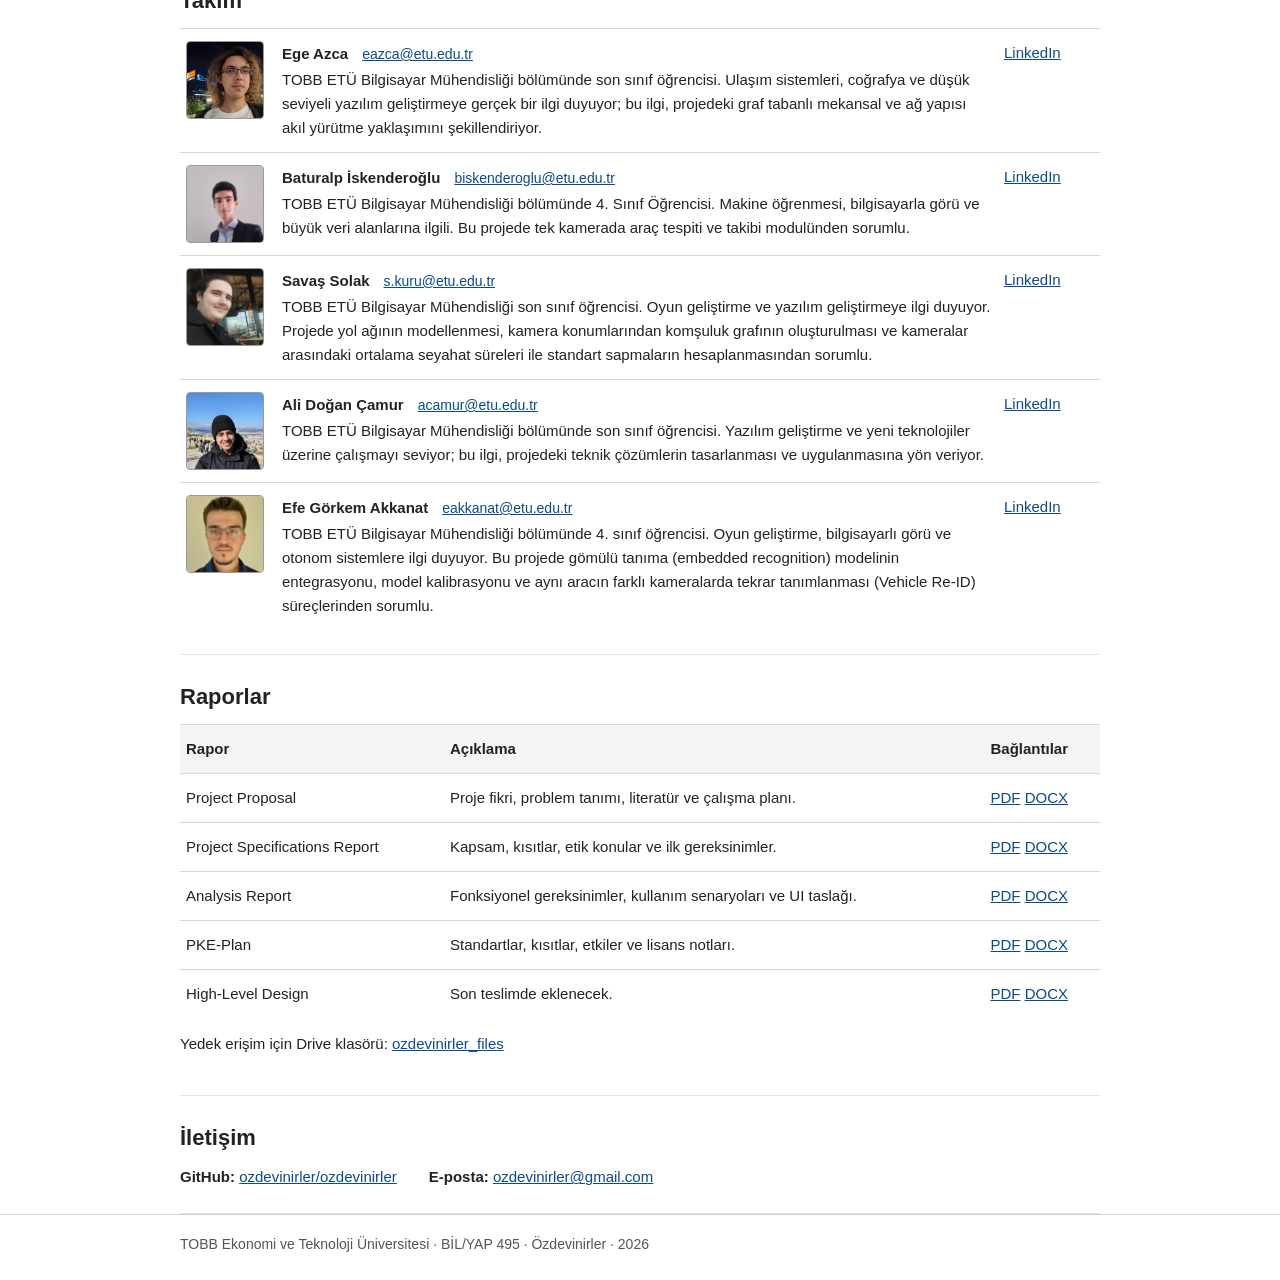
==== commit 40b503ce: "Update index.html" ====
--- a/index.html
+++ b/index.html
@@ -65,7 +65,7 @@
       </section>
 
       <section class="section">
-        <h2>Tanıtım Görseli</h2>
+        <h2>Çalışma Diyagramı</h2>
         <figure class="diagram-figure">
           <picture>
             <source media="(max-width: 720px)" srcset="assets/mimari_dikey.jpg">
@@ -75,7 +75,7 @@
       </section>
 
       <section id="mock-ui" class="section">
-        <h2>Mock UI</h2>
+        <h2>Tanıtım Görselleri</h2>
         <p class="section-intro">
           Aşağıdaki ekranlar, projenin web arayüzü için hazırlanan üç ana akışı gösterir: kamera ve harita görünümü, seçili araç ekranı ve güzergah adımları.
         </p>
@@ -83,21 +83,18 @@
           <figure class="mockui-card">
             <img src="assets/mock_ui_0.jpg" alt="Mock UI 0: kamera listesi ve harita görünümü" loading="lazy">
             <figcaption>
-              <strong>Mock UI 0</strong>
               <span>Kamera listesi ve harita görünümü</span>
             </figcaption>
           </figure>
           <figure class="mockui-card">
             <img src="assets/mock_ui_1.jpg" alt="Mock UI 1: seçili araç ekranı" loading="lazy">
             <figcaption>
-              <strong>Mock UI 1</strong>
               <span>Seçili araç ekranı</span>
             </figcaption>
           </figure>
           <figure class="mockui-card">
             <img src="assets/mock_ui_2.jpg" alt="Mock UI 2: güzergah adımları ekranı" loading="lazy">
             <figcaption>
-              <strong>Mock UI 2</strong>
               <span>Güzergah adımları ekranı</span>
             </figcaption>
           </figure>
